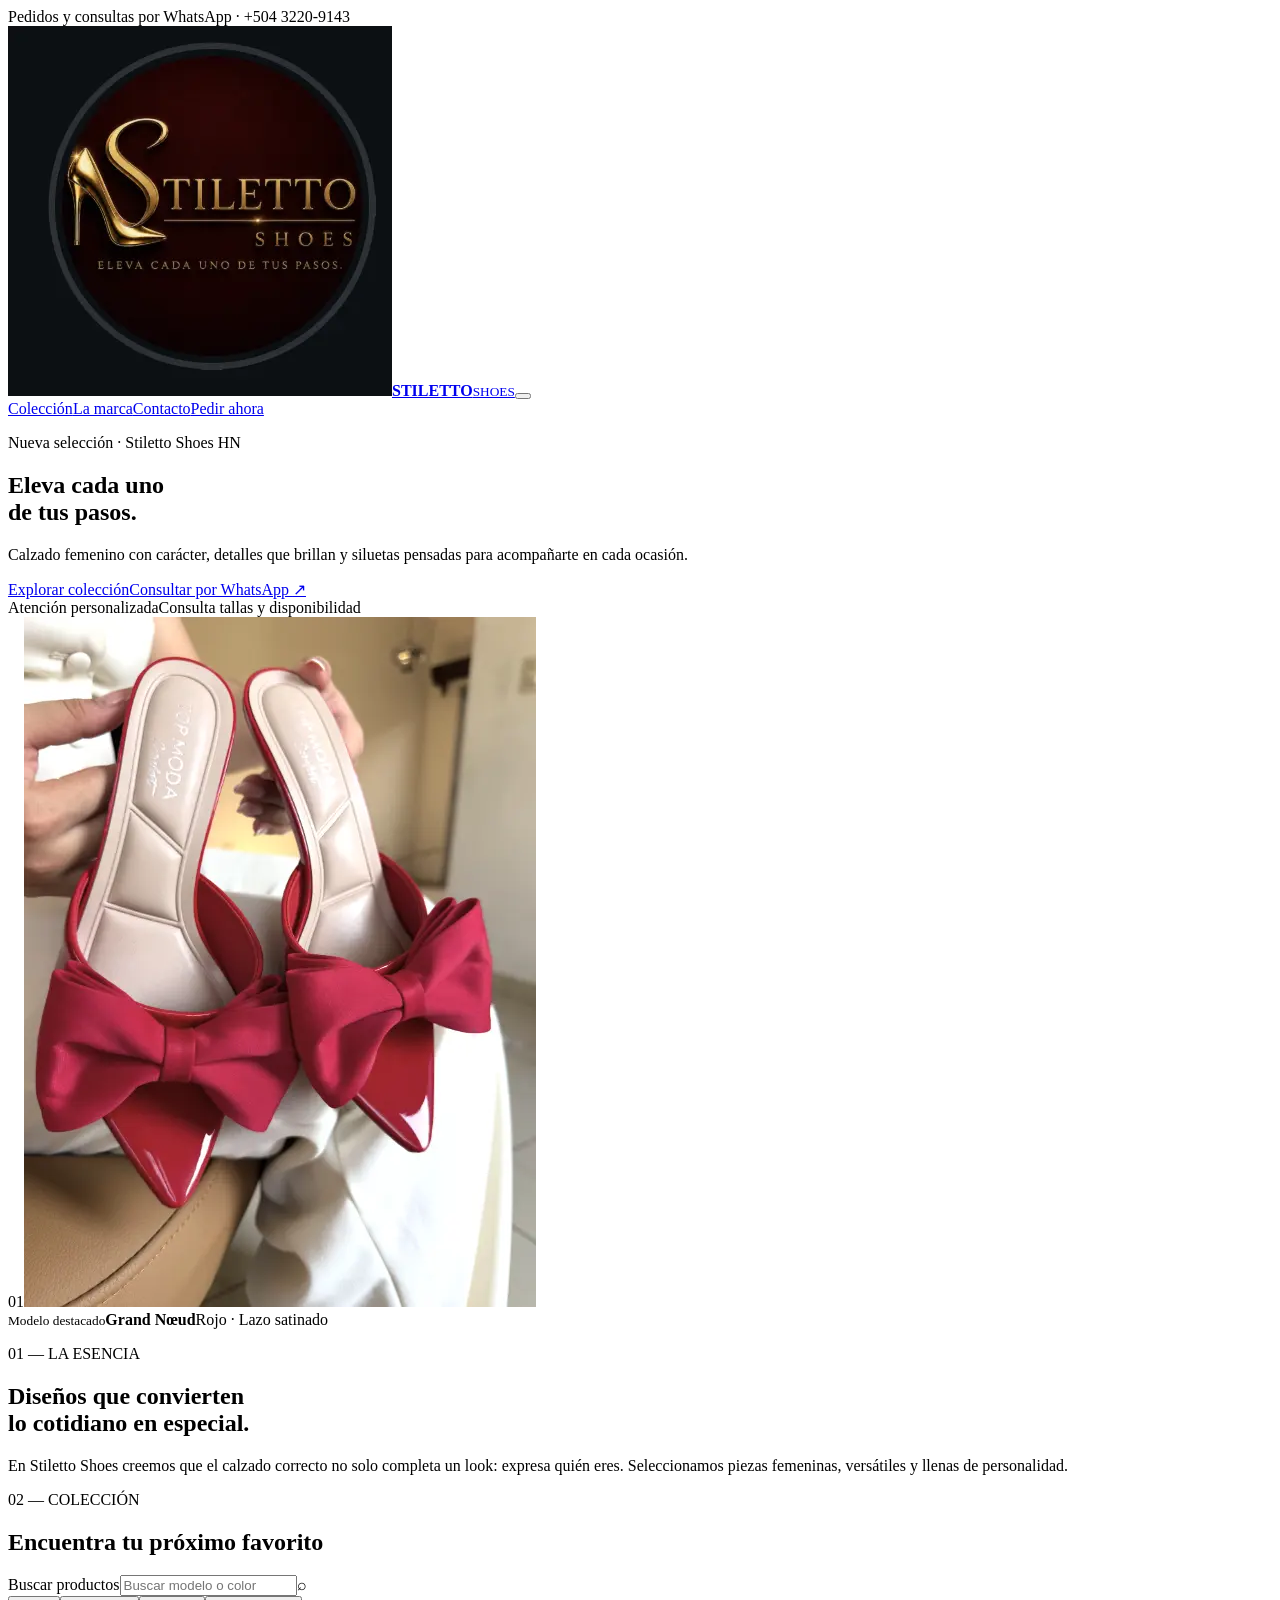
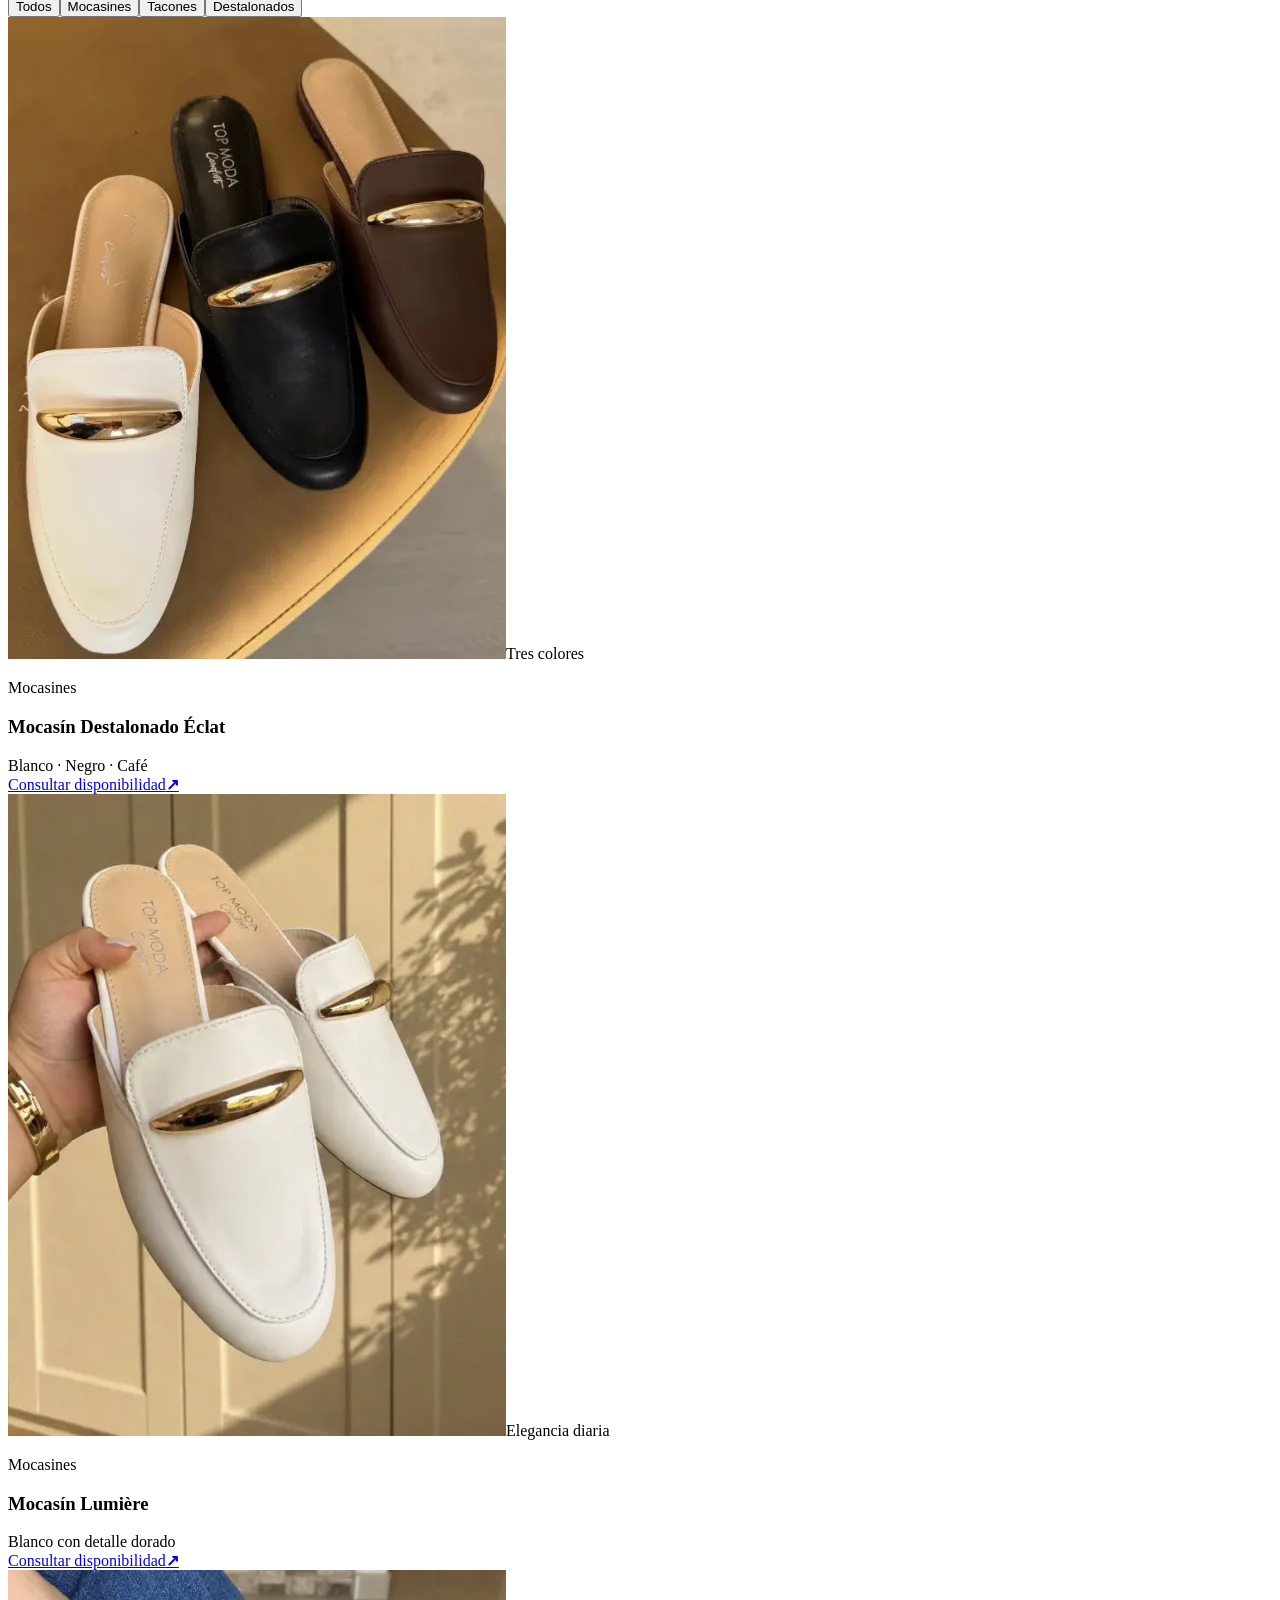
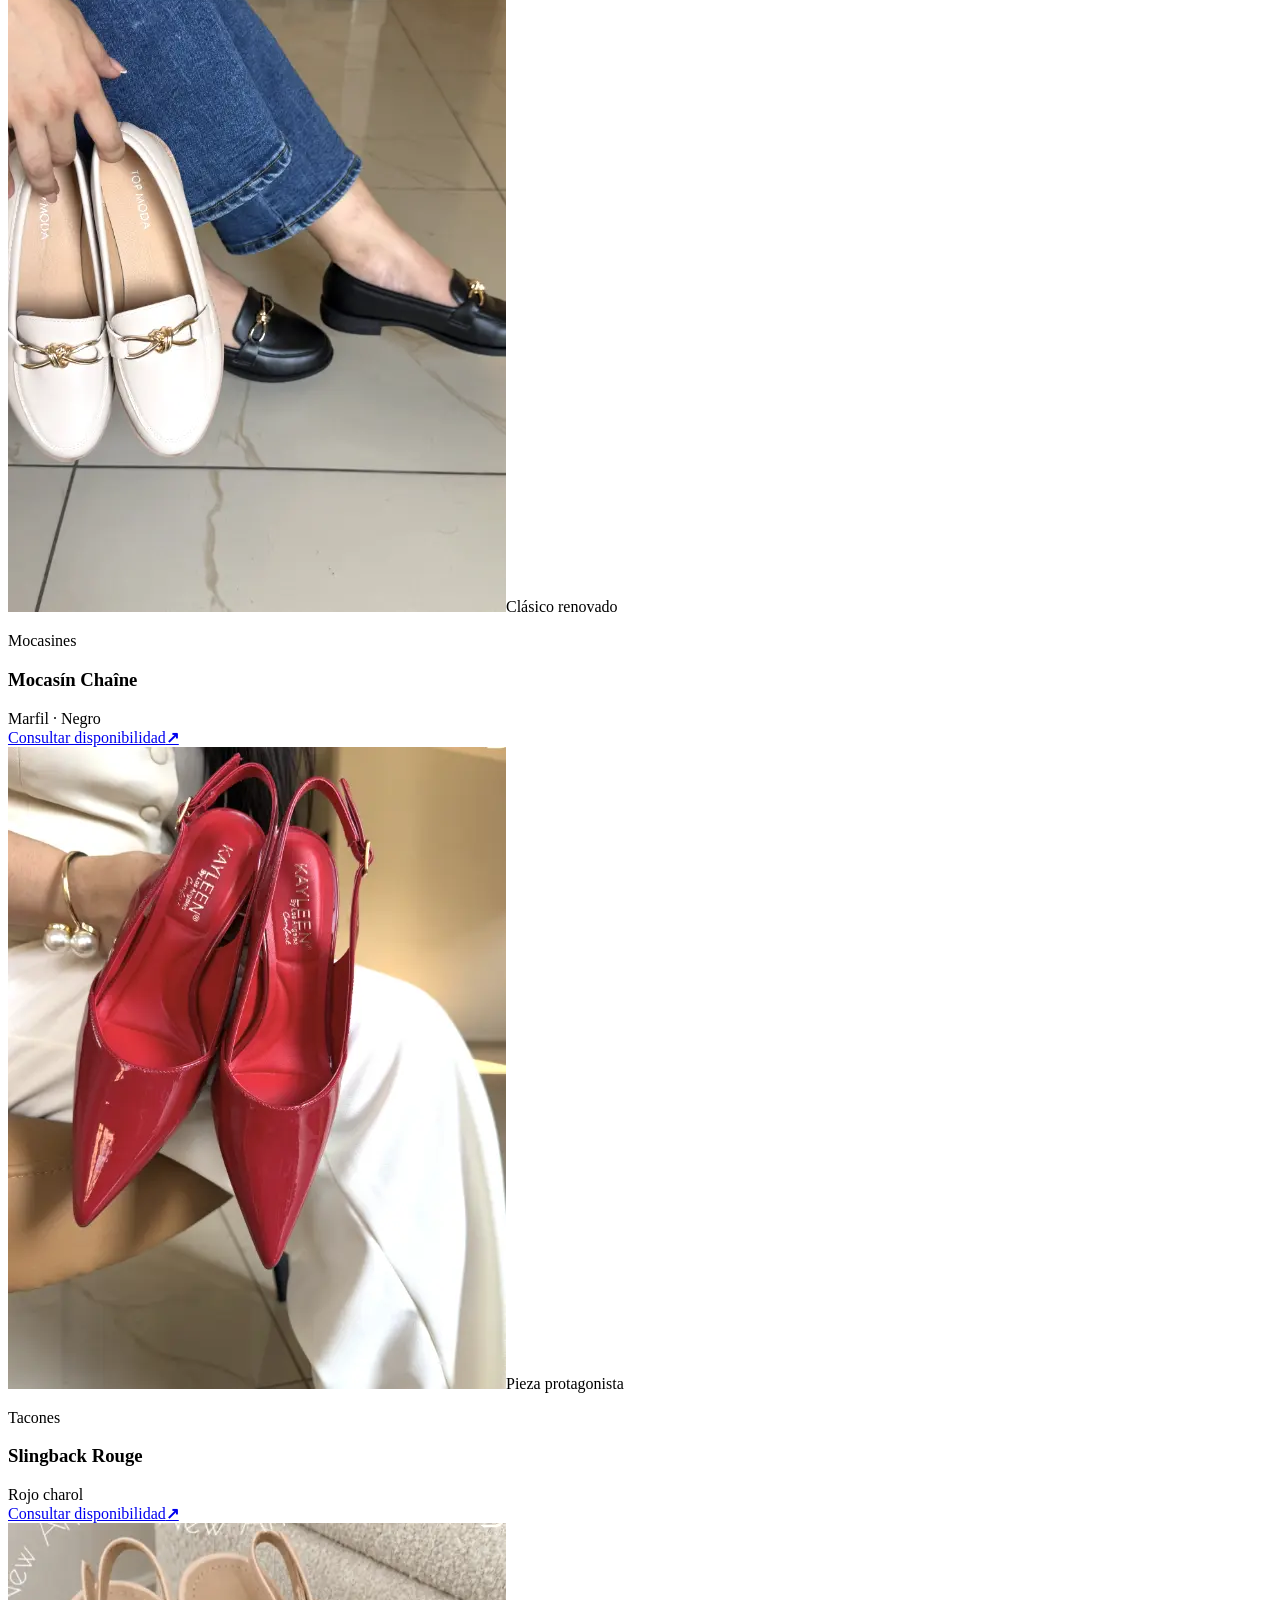
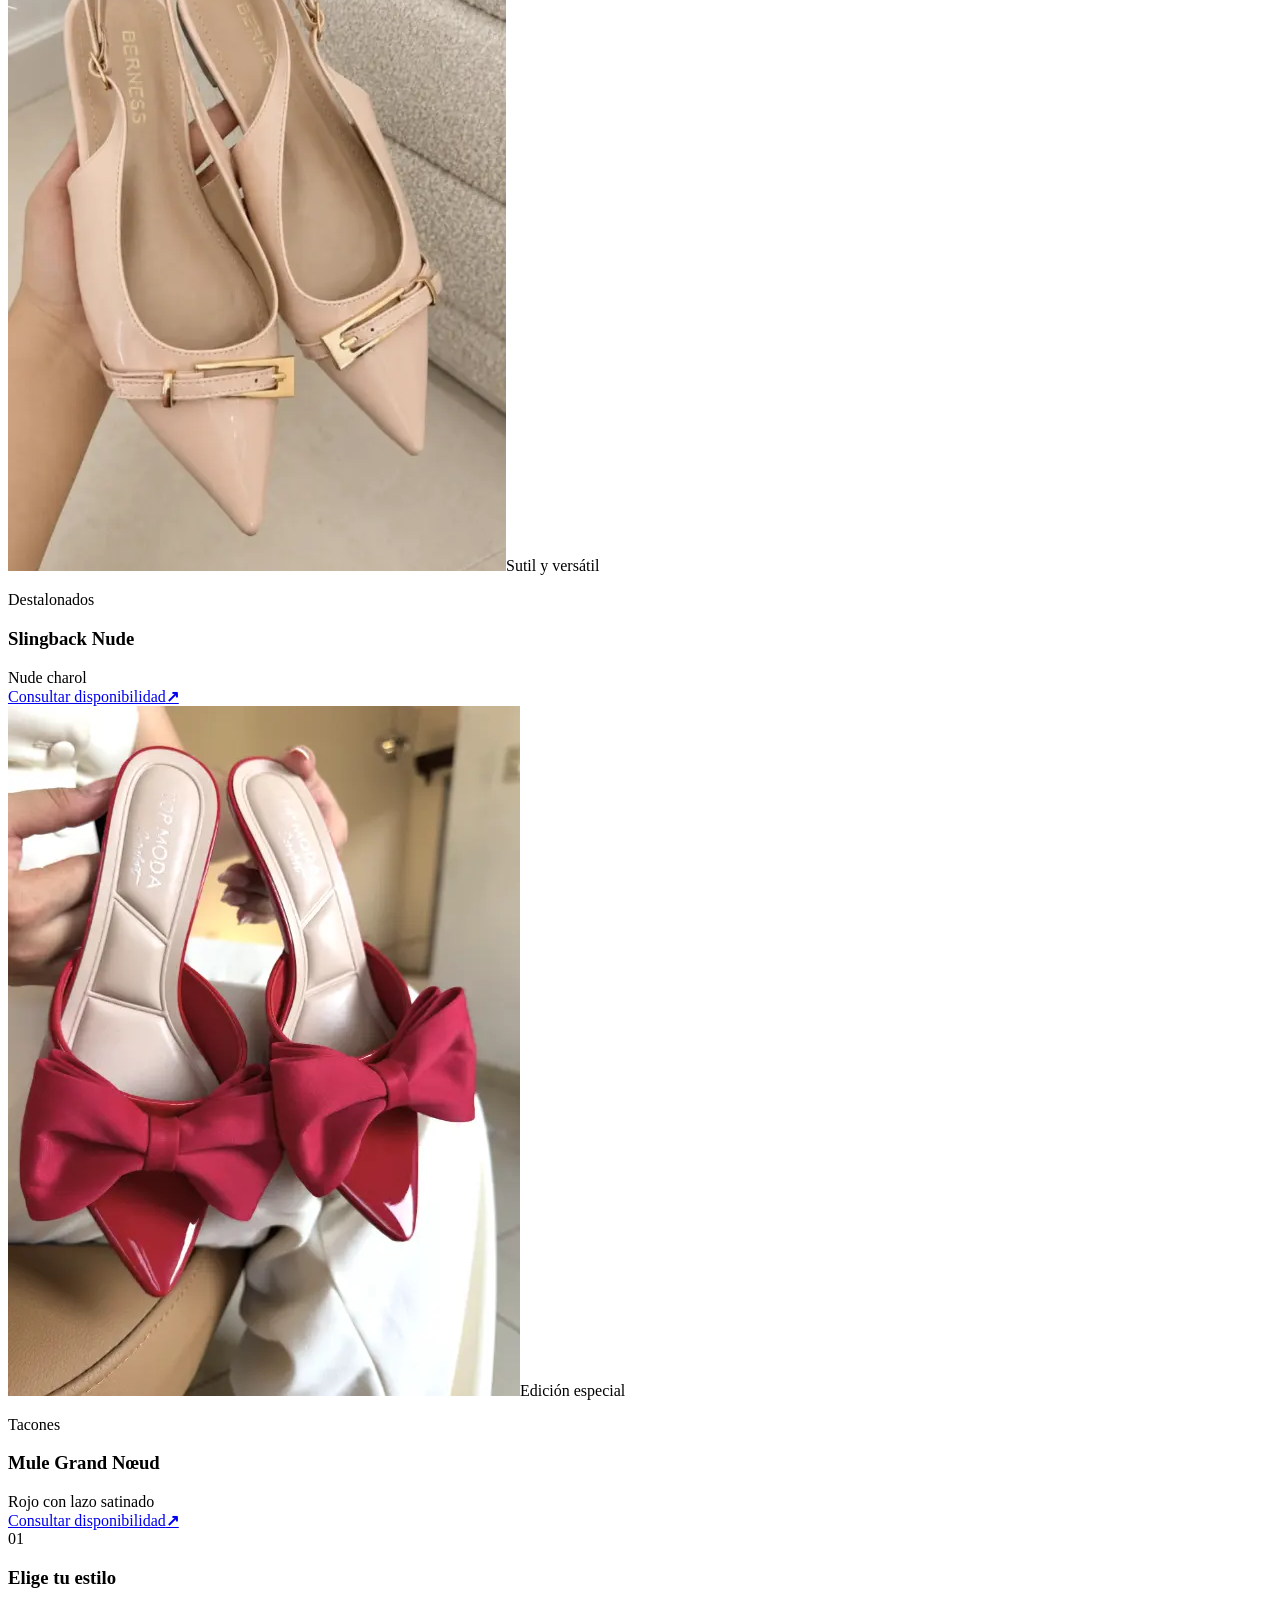
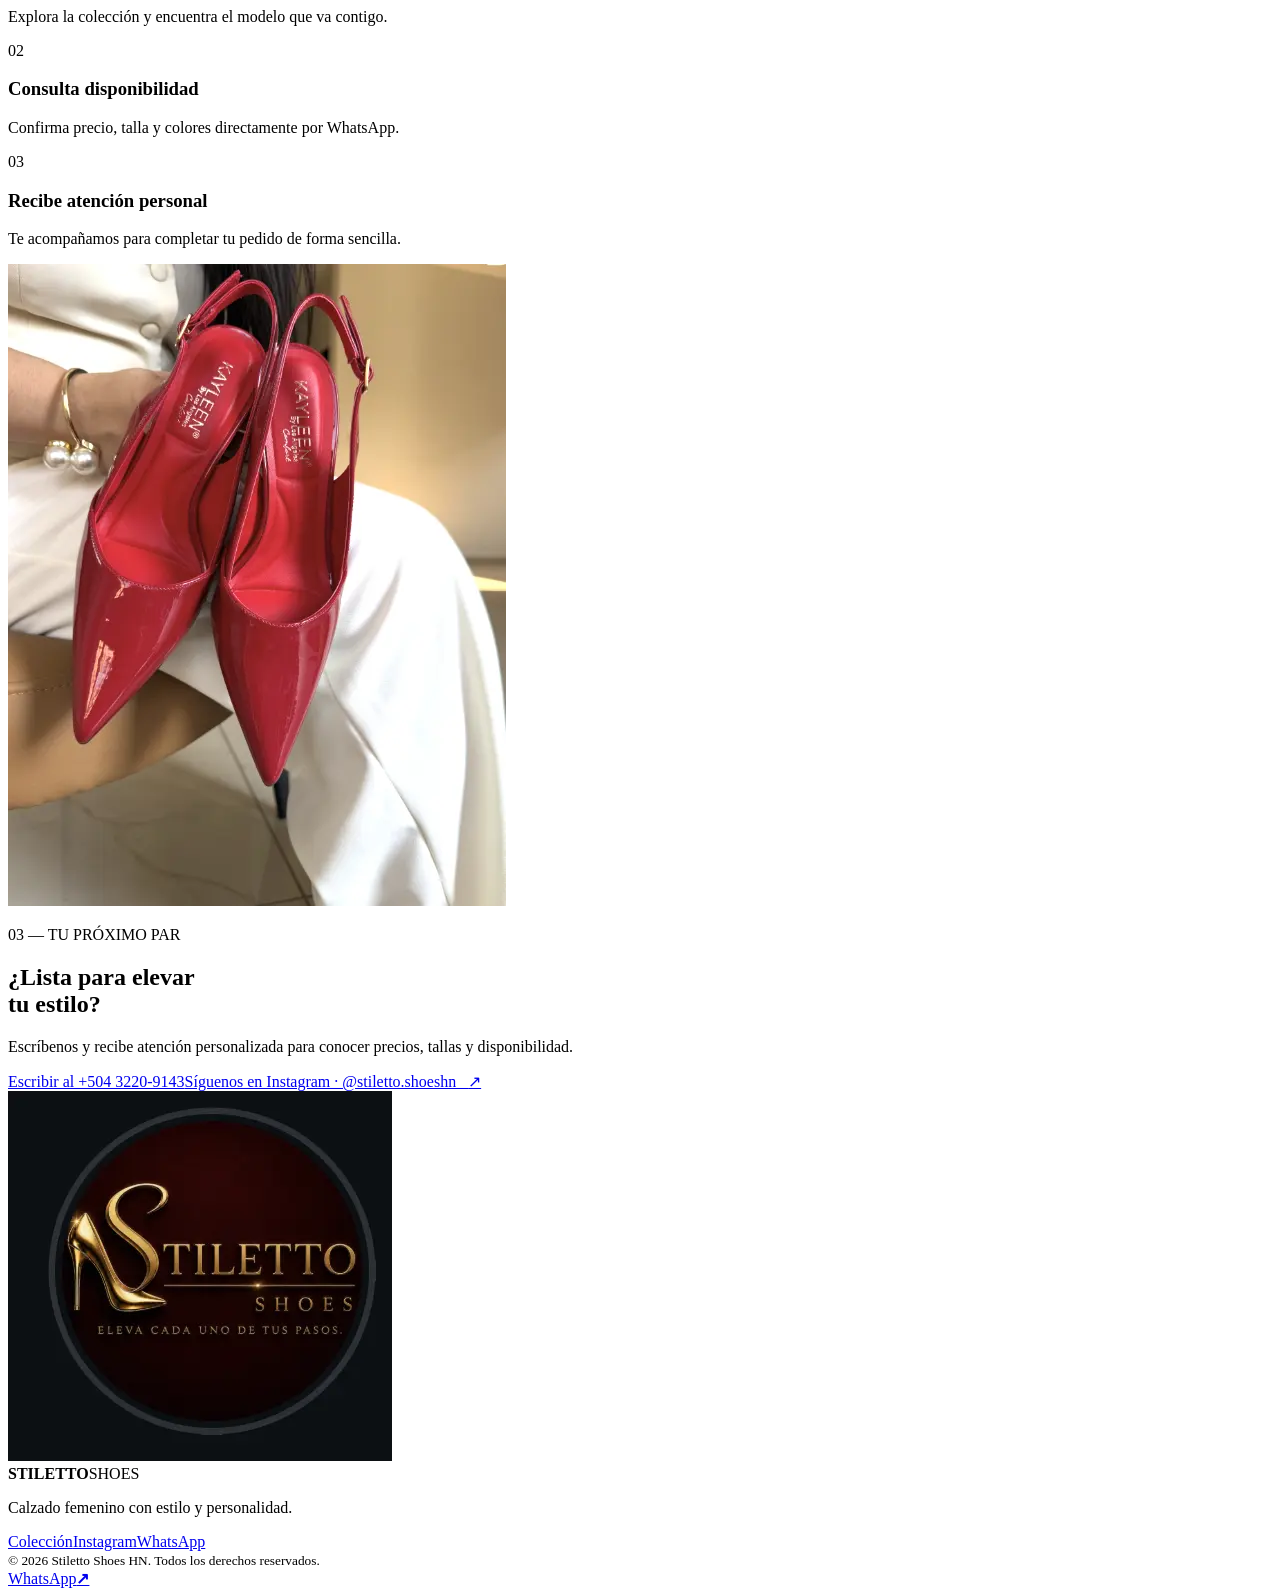
==== site/index.html @ 2b6a4efe "Publicar catálogo web de Stiletto Shoes HN" ====
<!DOCTYPE html><html lang="es"><head><meta charSet="utf-8"/><meta name="viewport" content="width=device-width, initial-scale=1"/><link rel="preload" as="image" href="images/logo-stiletto.webp"/><link rel="preload" as="image" href="images/mule-lazo-rojo.webp"/><link rel="preload" as="image" href="images/mocasin-tricolor.webp"/><link rel="preload" as="image" href="images/mocasin-blanco.webp"/><link rel="preload" as="image" href="images/mocasin-cadena.webp"/><link rel="stylesheet" href="/stiletto-shoes-hn/_next/static/chunks/0pr7d9g2y-dut.css" data-precedence="next"/><link rel="preload" as="script" fetchPriority="low" href="/stiletto-shoes-hn/_next/static/chunks/0ht900cau6_ur.js"/><script src="/stiletto-shoes-hn/_next/static/chunks/0c_07_jv5218x.js" async=""></script><script src="/stiletto-shoes-hn/_next/static/chunks/07lhk_q6pmm3r.js" async=""></script><script src="/stiletto-shoes-hn/_next/static/chunks/turbopack-12di57r5h0nya.js" async=""></script><script src="/stiletto-shoes-hn/_next/static/chunks/0dbhjjzl8qfwv.js" async=""></script><script src="/stiletto-shoes-hn/_next/static/chunks/0ga_7f61-sy3q.js" async=""></script><title>Stiletto Shoes HN | Calzado femenino con estilo</title><meta name="description" content="Descubre la colección de Stiletto Shoes HN. Mocasines, tacones y zapatos destalonados para mujer. Consulta tallas, precios y disponibilidad por WhatsApp."/><meta name="keywords" content="zapatos para mujer Honduras,calzado femenino Honduras,mocasines mujer,tacones Honduras,Stiletto Shoes HN"/><meta name="robots" content="index, follow"/><link rel="canonical" href="https://marioramirez549.github.io/stiletto-shoes-hn/"/><meta property="og:title" content="Stiletto Shoes HN | Eleva cada uno de tus pasos"/><meta property="og:description" content="Calzado femenino con carácter, elegancia y personalidad."/><meta property="og:url" content="https://marioramirez549.github.io/stiletto-shoes-hn/"/><meta property="og:site_name" content="Stiletto Shoes HN"/><meta property="og:locale" content="es_HN"/><meta property="og:image" content="https://marioramirez549.github.io/stiletto-shoes-hn/images/mule-lazo-rojo.webp"/><meta property="og:image:width" content="512"/><meta property="og:image:height" content="690"/><meta property="og:image:alt" content="Stiletto Shoes HN"/><meta property="og:type" content="website"/><meta name="twitter:card" content="summary_large_image"/><meta name="twitter:title" content="Stiletto Shoes HN | Eleva cada uno de tus pasos"/><meta name="twitter:description" content="Calzado femenino con carácter, elegancia y personalidad."/><meta name="twitter:image" content="https://marioramirez549.github.io/stiletto-shoes-hn/images/mule-lazo-rojo.webp"/><meta name="twitter:image:alt" content="Stiletto Shoes HN"/><meta name="twitter:image:width" content="512"/><meta name="twitter:image:height" content="690"/><link rel="shortcut icon" href="https://marioramirez549.github.io/stiletto-shoes-hn/images/logo-stiletto.webp"/><link rel="icon" href="https://marioramirez549.github.io/stiletto-shoes-hn/images/logo-stiletto.webp"/><script src="/stiletto-shoes-hn/_next/static/chunks/03~yq9q893hmn.js" noModule=""></script></head><body><div hidden=""><!--$--><!--/$--></div><main><div class="topbar">Pedidos y consultas por WhatsApp · +504 3220-9143</div><header class="site-header"><a href="#inicio" class="brand" aria-label="Stiletto Shoes, inicio"><img src="images/logo-stiletto.webp" alt="Logo de Stiletto Shoes"/><span><strong>STILETTO</strong><small>SHOES</small></span></a><button class="menu-toggle" type="button" aria-label="Abrir menú" aria-expanded="false"><span></span><span></span></button><nav class="nav-links" aria-label="Navegación principal"><a href="#coleccion">Colección</a><a href="#nosotras">La marca</a><a href="#contacto">Contacto</a><a class="nav-cta" href="https://wa.me/50432209143?text=%C2%A1Hola%2C%20Stiletto%20Shoes!%20Quiero%20conocer%20los%20modelos%2C%20tallas%20y%20precios%20disponibles." target="_blank" rel="noreferrer">Pedir ahora</a></nav></header><section class="hero" id="inicio"><div class="hero-copy"><p class="eyebrow">Nueva selección · Stiletto Shoes HN</p><h1>Eleva cada uno<br/>de tus pasos.</h1><p class="hero-description">Calzado femenino con carácter, detalles que brillan y siluetas pensadas para acompañarte en cada ocasión.</p><div class="hero-actions"><a class="button button-primary" href="#coleccion">Explorar colección</a><a class="text-link" href="https://wa.me/50432209143?text=%C2%A1Hola%2C%20Stiletto%20Shoes!%20Quiero%20conocer%20los%20modelos%2C%20tallas%20y%20precios%20disponibles." target="_blank" rel="noreferrer">Consultar por WhatsApp <span aria-hidden="true">↗</span></a></div><div class="hero-notes" aria-label="Beneficios"><span>Atención personalizada</span><span>Consulta tallas y disponibilidad</span></div></div><div class="hero-visual"><span class="hero-number">01</span><img src="images/mule-lazo-rojo.webp" alt="Mules rojos con lazo de Stiletto Shoes"/><div class="hero-card"><small>Modelo destacado</small><strong>Grand Nœud</strong><span>Rojo · Lazo satinado</span></div></div></section><section class="manifesto" id="nosotras"><p class="section-index">01 — LA ESENCIA</p><div><h2>Diseños que convierten<br/>lo cotidiano en especial.</h2><p>En Stiletto Shoes creemos que el calzado correcto no solo completa un look: expresa quién eres. Seleccionamos piezas femeninas, versátiles y llenas de personalidad.</p></div></section><section class="catalog" id="coleccion"><div class="catalog-heading"><div><p class="section-index">02 — COLECCIÓN</p><h2>Encuentra tu próximo favorito</h2></div><label class="search-box"><span class="sr-only">Buscar productos</span><input type="search" placeholder="Buscar modelo o color" value=""/><span aria-hidden="true">⌕</span></label></div><div class="filters" role="group" aria-label="Filtrar productos por categoría"><button type="button" class="active">Todos</button><button type="button" class="">Mocasines</button><button type="button" class="">Tacones</button><button type="button" class="">Destalonados</button></div><div class="product-grid" aria-live="polite"><article class="product-card"><div class="product-image"><img src="images/mocasin-tricolor.webp" alt="Mocasines destalonados Stiletto Shoes en blanco, negro y café" loading="eager"/><span class="product-tag">Tres colores</span></div><div class="product-info"><div><p>Mocasines</p><h3>Mocasín Destalonado Éclat</h3><span>Blanco · Negro · Café</span></div><a class="product-action" href="https://wa.me/50432209143?text=%C2%A1Hola%2C%20Stiletto%20Shoes!%20Me%20interesa%20el%20modelo%20Mocas%C3%ADn%20Destalonado%20%C3%89clat.%20%C2%BFPodr%C3%ADan%20confirmarme%20tallas%2C%20precio%20y%20disponibilidad%3F" target="_blank" rel="noreferrer" aria-label="Consultar Mocasín Destalonado Éclat por WhatsApp"><span>Consultar disponibilidad</span><b aria-hidden="true">↗</b></a></div></article><article class="product-card"><div class="product-image"><img src="images/mocasin-blanco.webp" alt="Mocasín destalonado blanco con detalle metálico dorado" loading="eager"/><span class="product-tag">Elegancia diaria</span></div><div class="product-info"><div><p>Mocasines</p><h3>Mocasín Lumière</h3><span>Blanco con detalle dorado</span></div><a class="product-action" href="https://wa.me/50432209143?text=%C2%A1Hola%2C%20Stiletto%20Shoes!%20Me%20interesa%20el%20modelo%20Mocas%C3%ADn%20Lumi%C3%A8re.%20%C2%BFPodr%C3%ADan%20confirmarme%20tallas%2C%20precio%20y%20disponibilidad%3F" target="_blank" rel="noreferrer" aria-label="Consultar Mocasín Lumière por WhatsApp"><span>Consultar disponibilidad</span><b aria-hidden="true">↗</b></a></div></article><article class="product-card"><div class="product-image"><img src="images/mocasin-cadena.webp" alt="Mocasines clásicos con cadena dorada en marfil y negro" loading="eager"/><span class="product-tag">Clásico renovado</span></div><div class="product-info"><div><p>Mocasines</p><h3>Mocasín Chaîne</h3><span>Marfil · Negro</span></div><a class="product-action" href="https://wa.me/50432209143?text=%C2%A1Hola%2C%20Stiletto%20Shoes!%20Me%20interesa%20el%20modelo%20Mocas%C3%ADn%20Cha%C3%AEne.%20%C2%BFPodr%C3%ADan%20confirmarme%20tallas%2C%20precio%20y%20disponibilidad%3F" target="_blank" rel="noreferrer" aria-label="Consultar Mocasín Chaîne por WhatsApp"><span>Consultar disponibilidad</span><b aria-hidden="true">↗</b></a></div></article><article class="product-card"><div class="product-image"><img src="images/slingback-rojo.webp" alt="Tacones slingback rojos de charol con punta fina" loading="lazy"/><span class="product-tag">Pieza protagonista</span></div><div class="product-info"><div><p>Tacones</p><h3>Slingback Rouge</h3><span>Rojo charol</span></div><a class="product-action" href="https://wa.me/50432209143?text=%C2%A1Hola%2C%20Stiletto%20Shoes!%20Me%20interesa%20el%20modelo%20Slingback%20Rouge.%20%C2%BFPodr%C3%ADan%20confirmarme%20tallas%2C%20precio%20y%20disponibilidad%3F" target="_blank" rel="noreferrer" aria-label="Consultar Slingback Rouge por WhatsApp"><span>Consultar disponibilidad</span><b aria-hidden="true">↗</b></a></div></article><article class="product-card"><div class="product-image"><img src="images/slingback-nude.webp" alt="Zapatos slingback nude de charol con detalle dorado" loading="lazy"/><span class="product-tag">Sutil y versátil</span></div><div class="product-info"><div><p>Destalonados</p><h3>Slingback Nude</h3><span>Nude charol</span></div><a class="product-action" href="https://wa.me/50432209143?text=%C2%A1Hola%2C%20Stiletto%20Shoes!%20Me%20interesa%20el%20modelo%20Slingback%20Nude.%20%C2%BFPodr%C3%ADan%20confirmarme%20tallas%2C%20precio%20y%20disponibilidad%3F" target="_blank" rel="noreferrer" aria-label="Consultar Slingback Nude por WhatsApp"><span>Consultar disponibilidad</span><b aria-hidden="true">↗</b></a></div></article><article class="product-card"><div class="product-image"><img src="images/mule-lazo-rojo.webp" alt="Mules rojos de tacón con lazo satinado grande" loading="lazy"/><span class="product-tag">Edición especial</span></div><div class="product-info"><div><p>Tacones</p><h3>Mule Grand Nœud</h3><span>Rojo con lazo satinado</span></div><a class="product-action" href="https://wa.me/50432209143?text=%C2%A1Hola%2C%20Stiletto%20Shoes!%20Me%20interesa%20el%20modelo%20Mule%20Grand%20N%C5%93ud.%20%C2%BFPodr%C3%ADan%20confirmarme%20tallas%2C%20precio%20y%20disponibilidad%3F" target="_blank" rel="noreferrer" aria-label="Consultar Mule Grand Nœud por WhatsApp"><span>Consultar disponibilidad</span><b aria-hidden="true">↗</b></a></div></article></div></section><section class="service-strip"><article><span>01</span><h3>Elige tu estilo</h3><p>Explora la colección y encuentra el modelo que va contigo.</p></article><article><span>02</span><h3>Consulta disponibilidad</h3><p>Confirma precio, talla y colores directamente por WhatsApp.</p></article><article><span>03</span><h3>Recibe atención personal</h3><p>Te acompañamos para completar tu pedido de forma sencilla.</p></article></section><section class="contact" id="contacto"><div class="contact-image"><img src="images/slingback-rojo.webp" alt="Tacones slingback rojos de Stiletto Shoes" loading="lazy"/></div><div class="contact-copy"><p class="section-index">03 — TU PRÓXIMO PAR</p><h2>¿Lista para elevar<br/>tu estilo?</h2><p>Escríbenos y recibe atención personalizada para conocer precios, tallas y disponibilidad.</p><a class="button button-gold" href="https://wa.me/50432209143?text=%C2%A1Hola%2C%20Stiletto%20Shoes!%20Quiero%20conocer%20los%20modelos%2C%20tallas%20y%20precios%20disponibles." target="_blank" rel="noreferrer">Escribir al +504 3220-9143</a><a class="instagram-link" href="https://www.instagram.com/stiletto.shoeshn_/" target="_blank" rel="noreferrer">Síguenos en Instagram · @stiletto.shoeshn_ <span aria-hidden="true">↗</span></a></div></section><footer><div class="footer-brand"><img src="images/logo-stiletto.webp" alt=""/><div><strong>STILETTO</strong><span>SHOES</span></div></div><p>Calzado femenino con estilo y personalidad.</p><div class="footer-links"><a href="#coleccion">Colección</a><a href="https://www.instagram.com/stiletto.shoeshn_/" target="_blank" rel="noreferrer">Instagram</a><a href="https://wa.me/50432209143?text=%C2%A1Hola%2C%20Stiletto%20Shoes!%20Quiero%20conocer%20los%20modelos%2C%20tallas%20y%20precios%20disponibles." target="_blank" rel="noreferrer">WhatsApp</a></div><small>© 2026 Stiletto Shoes HN. Todos los derechos reservados.</small></footer><a class="floating-whatsapp" href="https://wa.me/50432209143?text=%C2%A1Hola%2C%20Stiletto%20Shoes!%20Quiero%20conocer%20los%20modelos%2C%20tallas%20y%20precios%20disponibles." target="_blank" rel="noreferrer" aria-label="Contactar por WhatsApp"><span>WhatsApp</span><b aria-hidden="true">↗</b></a></main><!--$--><!--/$--><script type="application/ld+json">{"@context":"https://schema.org","@type":"Store","name":"Stiletto Shoes HN","description":"Calzado femenino con estilo y personalidad en Honduras.","url":"https://marioramirez549.github.io/stiletto-shoes-hn","logo":"https://marioramirez549.github.io/stiletto-shoes-hn/images/logo-stiletto.webp","telephone":"+50432209143","sameAs":["https://www.instagram.com/stiletto.shoeshn_/"]}</script><script src="/stiletto-shoes-hn/_next/static/chunks/0ht900cau6_ur.js" id="_R_" async=""></script><script>(self.__next_f=self.__next_f||[]).push([0])</script><script>self.__next_f.push([1,"1:\"$Sreact.fragment\"\n2:I[39756,[\"/stiletto-shoes-hn/_next/static/chunks/0dbhjjzl8qfwv.js\"],\"default\"]\n3:I[37457,[\"/stiletto-shoes-hn/_next/static/chunks/0dbhjjzl8qfwv.js\"],\"default\"]\n4:I[47257,[\"/stiletto-shoes-hn/_next/static/chunks/0dbhjjzl8qfwv.js\"],\"ClientPageRoot\"]\n5:I[31713,[\"/stiletto-shoes-hn/_next/static/chunks/0dbhjjzl8qfwv.js\",\"/stiletto-shoes-hn/_next/static/chunks/0ga_7f61-sy3q.js\"],\"default\"]\n8:I[97367,[\"/stiletto-shoes-hn/_next/static/chunks/0dbhjjzl8qfwv.js\"],\"OutletBoundary\"]\n9:\"$Sreact.suspense\"\nb:I[97367,[\"/stiletto-shoes-hn/_next/static/chunks/0dbhjjzl8qfwv.js\"],\"ViewportBoundary\"]\nd:I[97367,[\"/stiletto-shoes-hn/_next/static/chunks/0dbhjjzl8qfwv.js\"],\"MetadataBoundary\"]\nf:I[68027,[\"/stiletto-shoes-hn/_next/static/chunks/0dbhjjzl8qfwv.js\"],\"default\",1]\n:HL[\"/stiletto-shoes-hn/_next/static/chunks/0pr7d9g2y-dut.css\",\"style\"]\n"])</script><script>self.__next_f.push([1,"0:{\"P\":null,\"c\":[\"\",\"\"],\"q\":\"\",\"i\":false,\"f\":[[[\"\",{\"children\":[\"__PAGE__\",{}]},\"$undefined\",\"$undefined\",16],[[\"$\",\"$1\",\"c\",{\"children\":[[[\"$\",\"link\",\"0\",{\"rel\":\"stylesheet\",\"href\":\"/stiletto-shoes-hn/_next/static/chunks/0pr7d9g2y-dut.css\",\"precedence\":\"next\",\"crossOrigin\":\"$undefined\",\"nonce\":\"$undefined\"}],[\"$\",\"script\",\"script-0\",{\"src\":\"/stiletto-shoes-hn/_next/static/chunks/0dbhjjzl8qfwv.js\",\"async\":true,\"nonce\":\"$undefined\"}]],[\"$\",\"html\",null,{\"lang\":\"es\",\"children\":[\"$\",\"body\",null,{\"children\":[[\"$\",\"$L2\",null,{\"parallelRouterKey\":\"children\",\"error\":\"$undefined\",\"errorStyles\":\"$undefined\",\"errorScripts\":\"$undefined\",\"template\":[\"$\",\"$L3\",null,{}],\"templateStyles\":\"$undefined\",\"templateScripts\":\"$undefined\",\"notFound\":[[[\"$\",\"title\",null,{\"children\":\"404: This page could not be found.\"}],[\"$\",\"div\",null,{\"style\":{\"fontFamily\":\"system-ui,\\\"Segoe UI\\\",Roboto,Helvetica,Arial,sans-serif,\\\"Apple Color Emoji\\\",\\\"Segoe UI Emoji\\\"\",\"height\":\"100vh\",\"textAlign\":\"center\",\"display\":\"flex\",\"flexDirection\":\"column\",\"alignItems\":\"center\",\"justifyContent\":\"center\"},\"children\":[\"$\",\"div\",null,{\"children\":[[\"$\",\"style\",null,{\"dangerouslySetInnerHTML\":{\"__html\":\"body{color:#000;background:#fff;margin:0}.next-error-h1{border-right:1px solid rgba(0,0,0,.3)}@media (prefers-color-scheme:dark){body{color:#fff;background:#000}.next-error-h1{border-right:1px solid rgba(255,255,255,.3)}}\"}}],[\"$\",\"h1\",null,{\"className\":\"next-error-h1\",\"style\":{\"display\":\"inline-block\",\"margin\":\"0 20px 0 0\",\"padding\":\"0 23px 0 0\",\"fontSize\":24,\"fontWeight\":500,\"verticalAlign\":\"top\",\"lineHeight\":\"49px\"},\"children\":404}],[\"$\",\"div\",null,{\"style\":{\"display\":\"inline-block\"},\"children\":[\"$\",\"h2\",null,{\"style\":{\"fontSize\":14,\"fontWeight\":400,\"lineHeight\":\"49px\",\"margin\":0},\"children\":\"This page could not be found.\"}]}]]}]}]],[]],\"forbidden\":\"$undefined\",\"unauthorized\":\"$undefined\"}],[\"$\",\"script\",null,{\"type\":\"application/ld+json\",\"dangerouslySetInnerHTML\":{\"__html\":\"{\\\"@context\\\":\\\"https://schema.org\\\",\\\"@type\\\":\\\"Store\\\",\\\"name\\\":\\\"Stiletto Shoes HN\\\",\\\"description\\\":\\\"Calzado femenino con estilo y personalidad en Honduras.\\\",\\\"url\\\":\\\"https://marioramirez549.github.io/stiletto-shoes-hn\\\",\\\"logo\\\":\\\"https://marioramirez549.github.io/stiletto-shoes-hn/images/logo-stiletto.webp\\\",\\\"telephone\\\":\\\"+50432209143\\\",\\\"sameAs\\\":[\\\"https://www.instagram.com/stiletto.shoeshn_/\\\"]}\"}}]]}]}]]}],{\"children\":[[\"$\",\"$1\",\"c\",{\"children\":[[\"$\",\"$L4\",null,{\"Component\":\"$5\",\"serverProvidedParams\":{\"searchParams\":{},\"params\":{},\"promises\":[\"$@6\",\"$@7\"]}}],[[\"$\",\"script\",\"script-0\",{\"src\":\"/stiletto-shoes-hn/_next/static/chunks/0ga_7f61-sy3q.js\",\"async\":true,\"nonce\":\"$undefined\"}]],[\"$\",\"$L8\",null,{\"children\":[\"$\",\"$9\",null,{\"name\":\"Next.MetadataOutlet\",\"children\":\"$@a\"}]}]]}],{},null,false,null]},null,false,null],[\"$\",\"$1\",\"h\",{\"children\":[null,[\"$\",\"$Lb\",null,{\"children\":\"$Lc\"}],[\"$\",\"div\",null,{\"hidden\":true,\"children\":[\"$\",\"$Ld\",null,{\"children\":[\"$\",\"$9\",null,{\"name\":\"Next.Metadata\",\"children\":\"$Le\"}]}]}],null]}],false]],\"m\":\"$undefined\",\"G\":[\"$f\",[[\"$\",\"link\",\"0\",{\"rel\":\"stylesheet\",\"href\":\"/stiletto-shoes-hn/_next/static/chunks/0pr7d9g2y-dut.css\",\"precedence\":\"next\",\"crossOrigin\":\"$undefined\",\"nonce\":\"$undefined\"}]]],\"S\":true,\"h\":null,\"s\":\"$undefined\",\"l\":\"$undefined\",\"p\":\"$undefined\",\"d\":\"$undefined\",\"b\":\"9stg4VcLaWl-cR51RX45G\"}\n"])</script><script>self.__next_f.push([1,"6:{}\n7:\"$0:f:0:1:1:children:0:props:children:0:props:serverProvidedParams:params\"\n"])</script><script>self.__next_f.push([1,"c:[[\"$\",\"meta\",\"0\",{\"charSet\":\"utf-8\"}],[\"$\",\"meta\",\"1\",{\"name\":\"viewport\",\"content\":\"width=device-width, initial-scale=1\"}]]\n"])</script><script>self.__next_f.push([1,"10:I[27201,[\"/stiletto-shoes-hn/_next/static/chunks/0dbhjjzl8qfwv.js\"],\"IconMark\"]\na:null\n"])</script><script>self.__next_f.push([1,"e:[[\"$\",\"title\",\"0\",{\"children\":\"Stiletto Shoes HN | Calzado femenino con estilo\"}],[\"$\",\"meta\",\"1\",{\"name\":\"description\",\"content\":\"Descubre la colección de Stiletto Shoes HN. Mocasines, tacones y zapatos destalonados para mujer. Consulta tallas, precios y disponibilidad por WhatsApp.\"}],[\"$\",\"meta\",\"2\",{\"name\":\"keywords\",\"content\":\"zapatos para mujer Honduras,calzado femenino Honduras,mocasines mujer,tacones Honduras,Stiletto Shoes HN\"}],[\"$\",\"meta\",\"3\",{\"name\":\"robots\",\"content\":\"index, follow\"}],[\"$\",\"link\",\"4\",{\"rel\":\"canonical\",\"href\":\"https://marioramirez549.github.io/stiletto-shoes-hn/\"}],[\"$\",\"meta\",\"5\",{\"property\":\"og:title\",\"content\":\"Stiletto Shoes HN | Eleva cada uno de tus pasos\"}],[\"$\",\"meta\",\"6\",{\"property\":\"og:description\",\"content\":\"Calzado femenino con carácter, elegancia y personalidad.\"}],[\"$\",\"meta\",\"7\",{\"property\":\"og:url\",\"content\":\"https://marioramirez549.github.io/stiletto-shoes-hn/\"}],[\"$\",\"meta\",\"8\",{\"property\":\"og:site_name\",\"content\":\"Stiletto Shoes HN\"}],[\"$\",\"meta\",\"9\",{\"property\":\"og:locale\",\"content\":\"es_HN\"}],[\"$\",\"meta\",\"10\",{\"property\":\"og:image\",\"content\":\"https://marioramirez549.github.io/stiletto-shoes-hn/images/mule-lazo-rojo.webp\"}],[\"$\",\"meta\",\"11\",{\"property\":\"og:image:width\",\"content\":\"512\"}],[\"$\",\"meta\",\"12\",{\"property\":\"og:image:height\",\"content\":\"690\"}],[\"$\",\"meta\",\"13\",{\"property\":\"og:image:alt\",\"content\":\"Stiletto Shoes HN\"}],[\"$\",\"meta\",\"14\",{\"property\":\"og:type\",\"content\":\"website\"}],[\"$\",\"meta\",\"15\",{\"name\":\"twitter:card\",\"content\":\"summary_large_image\"}],[\"$\",\"meta\",\"16\",{\"name\":\"twitter:title\",\"content\":\"Stiletto Shoes HN | Eleva cada uno de tus pasos\"}],[\"$\",\"meta\",\"17\",{\"name\":\"twitter:description\",\"content\":\"Calzado femenino con carácter, elegancia y personalidad.\"}],[\"$\",\"meta\",\"18\",{\"name\":\"twitter:image\",\"content\":\"https://marioramirez549.github.io/stiletto-shoes-hn/images/mule-lazo-rojo.webp\"}],[\"$\",\"meta\",\"19\",{\"name\":\"twitter:image:alt\",\"content\":\"Stiletto Shoes HN\"}],[\"$\",\"meta\",\"20\",{\"name\":\"twitter:image:width\",\"content\":\"512\"}],[\"$\",\"meta\",\"21\",{\"name\":\"twitter:image:height\",\"content\":\"690\"}],[\"$\",\"link\",\"22\",{\"rel\":\"shortcut icon\",\"href\":\"https://marioramirez549.github.io/stiletto-shoes-hn/images/logo-stiletto.webp\"}],[\"$\",\"link\",\"23\",{\"rel\":\"icon\",\"href\":\"https://marioramirez549.github.io/stiletto-shoes-hn/images/logo-stiletto.webp\"}],[\"$\",\"$L10\",\"24\",{}]]\n"])</script></body></html>
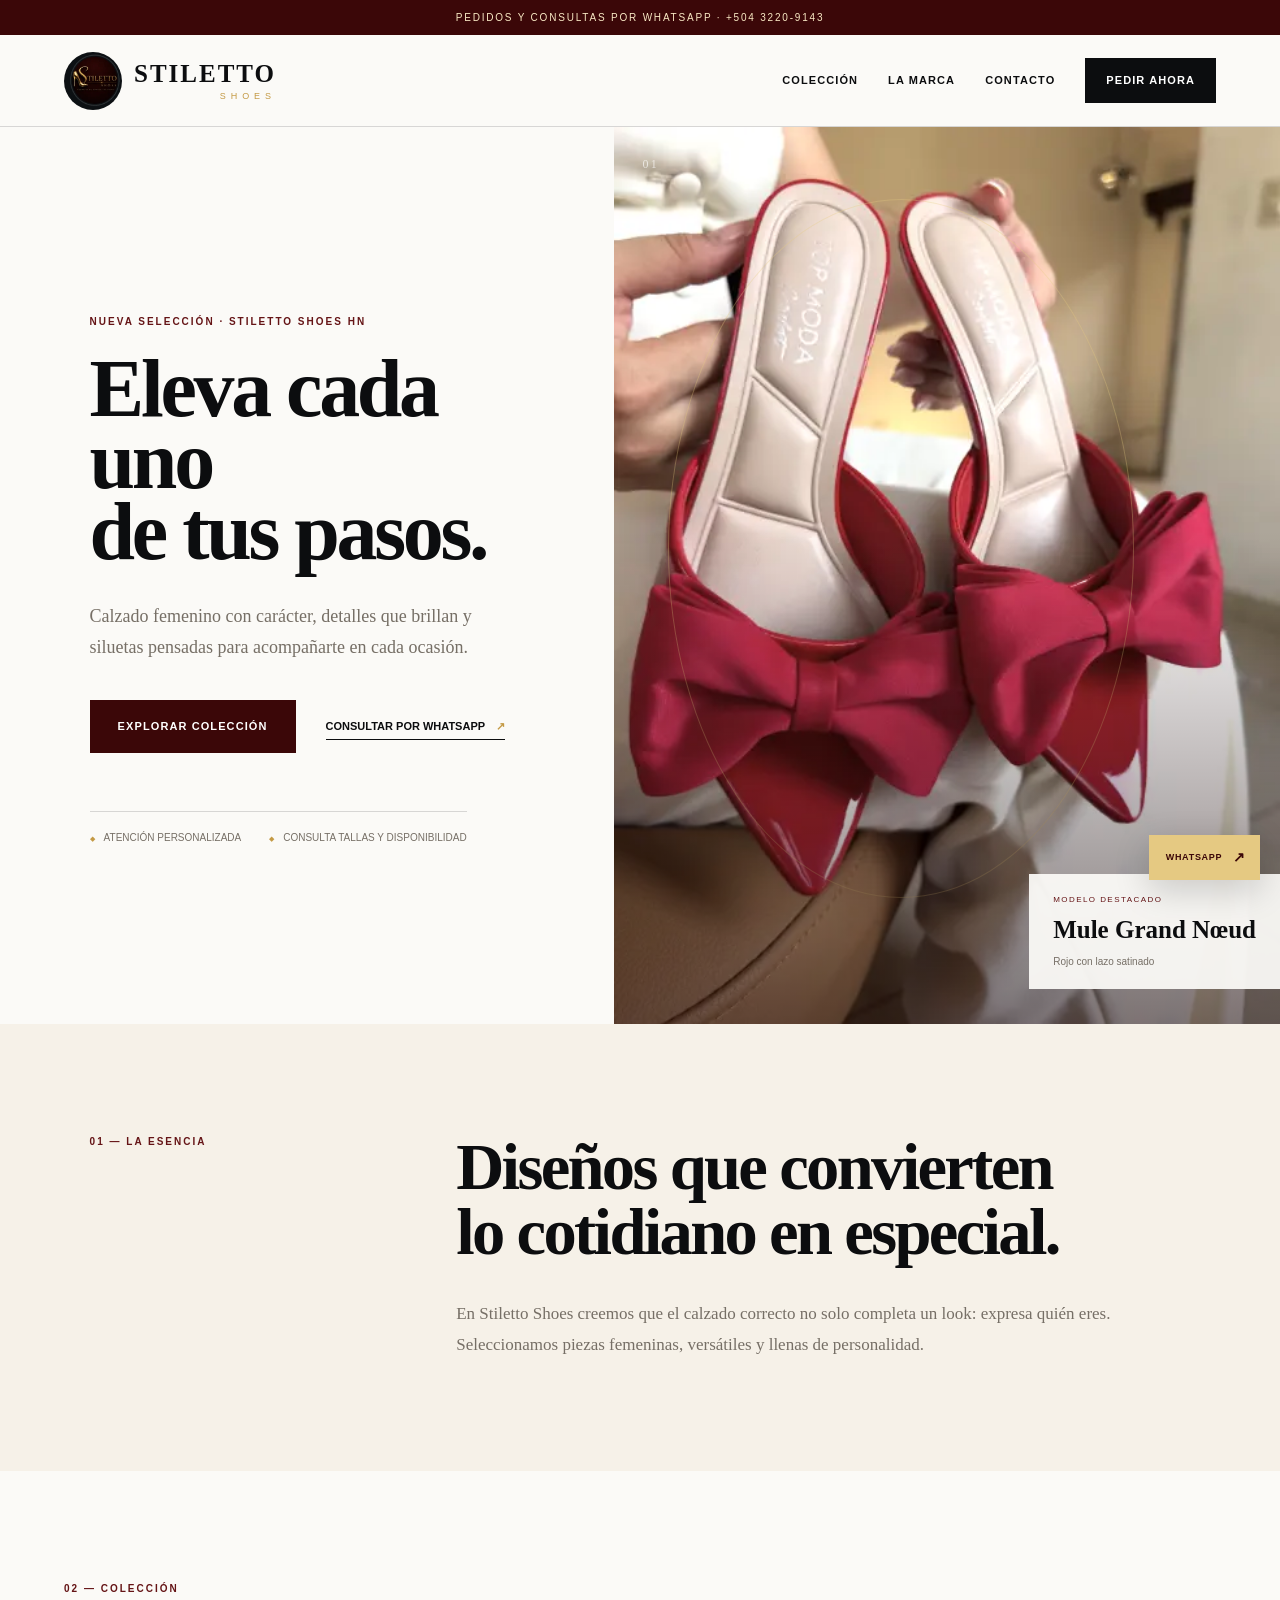
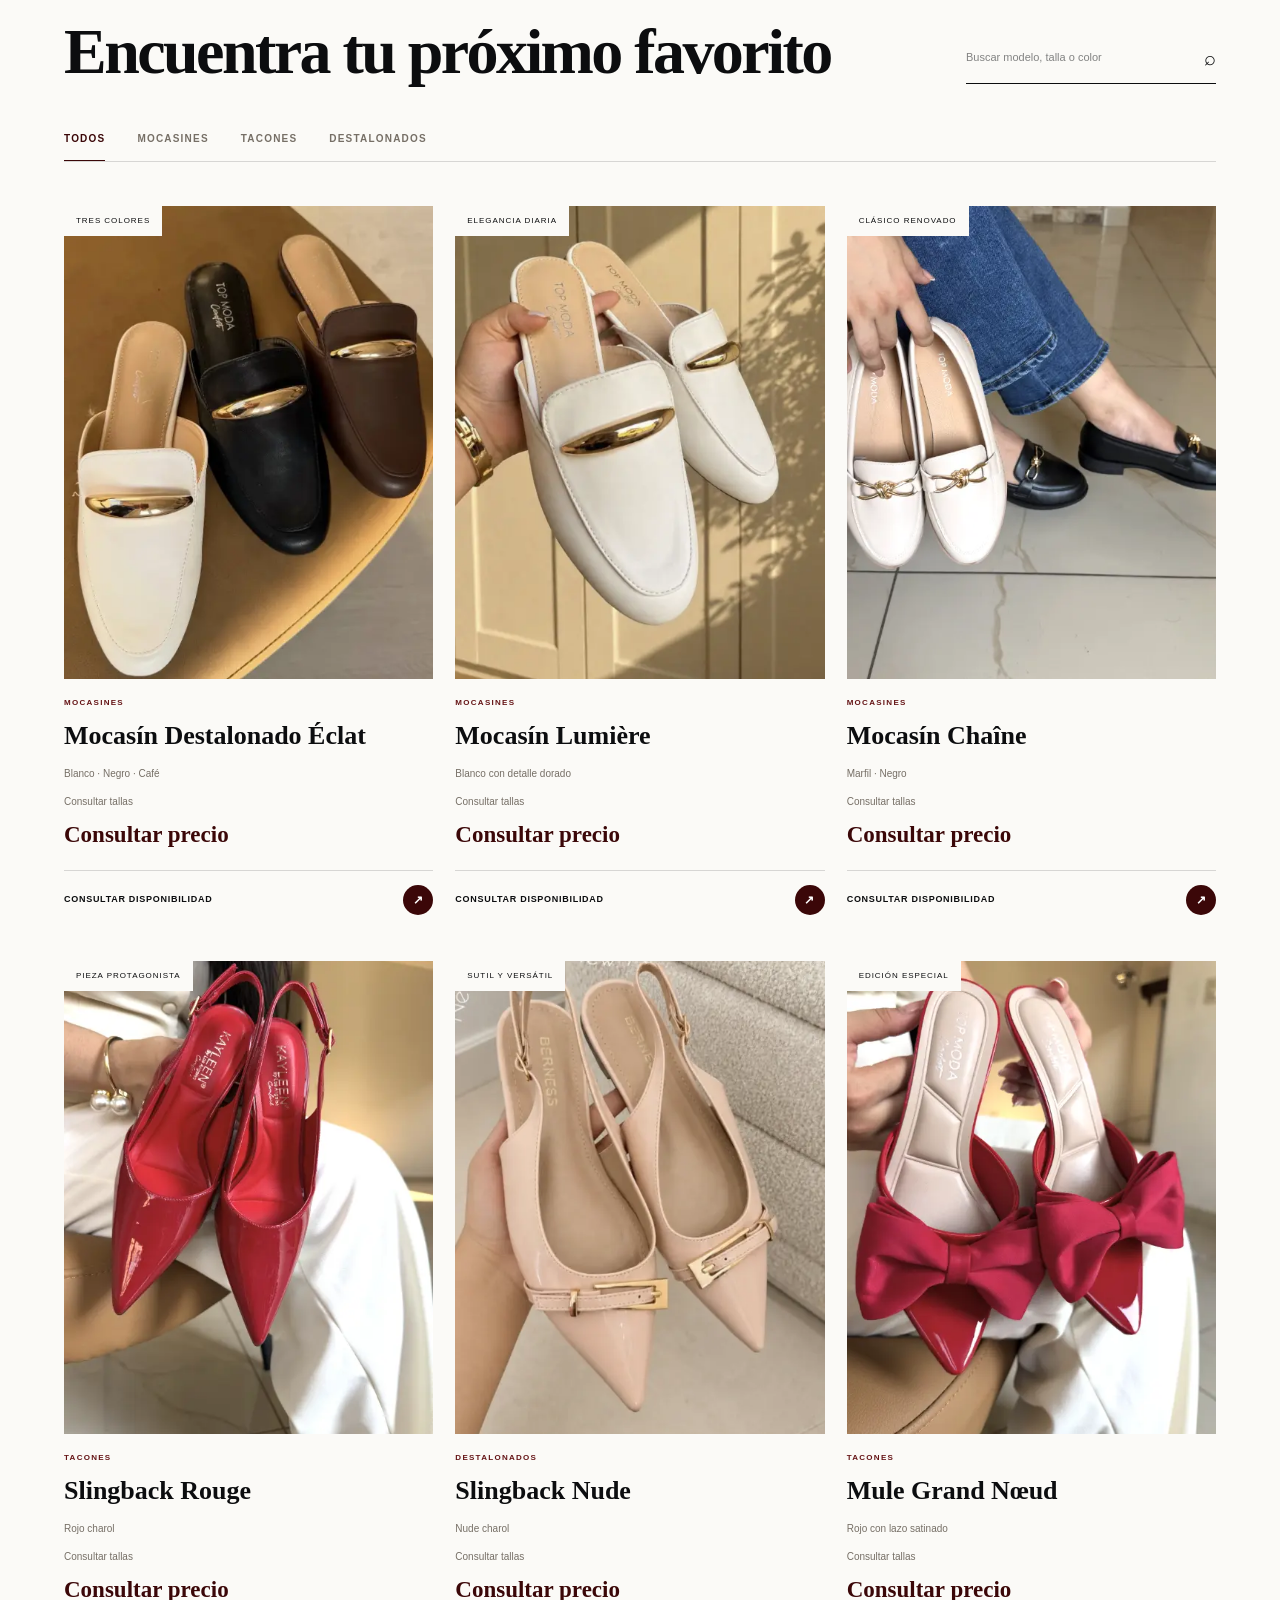
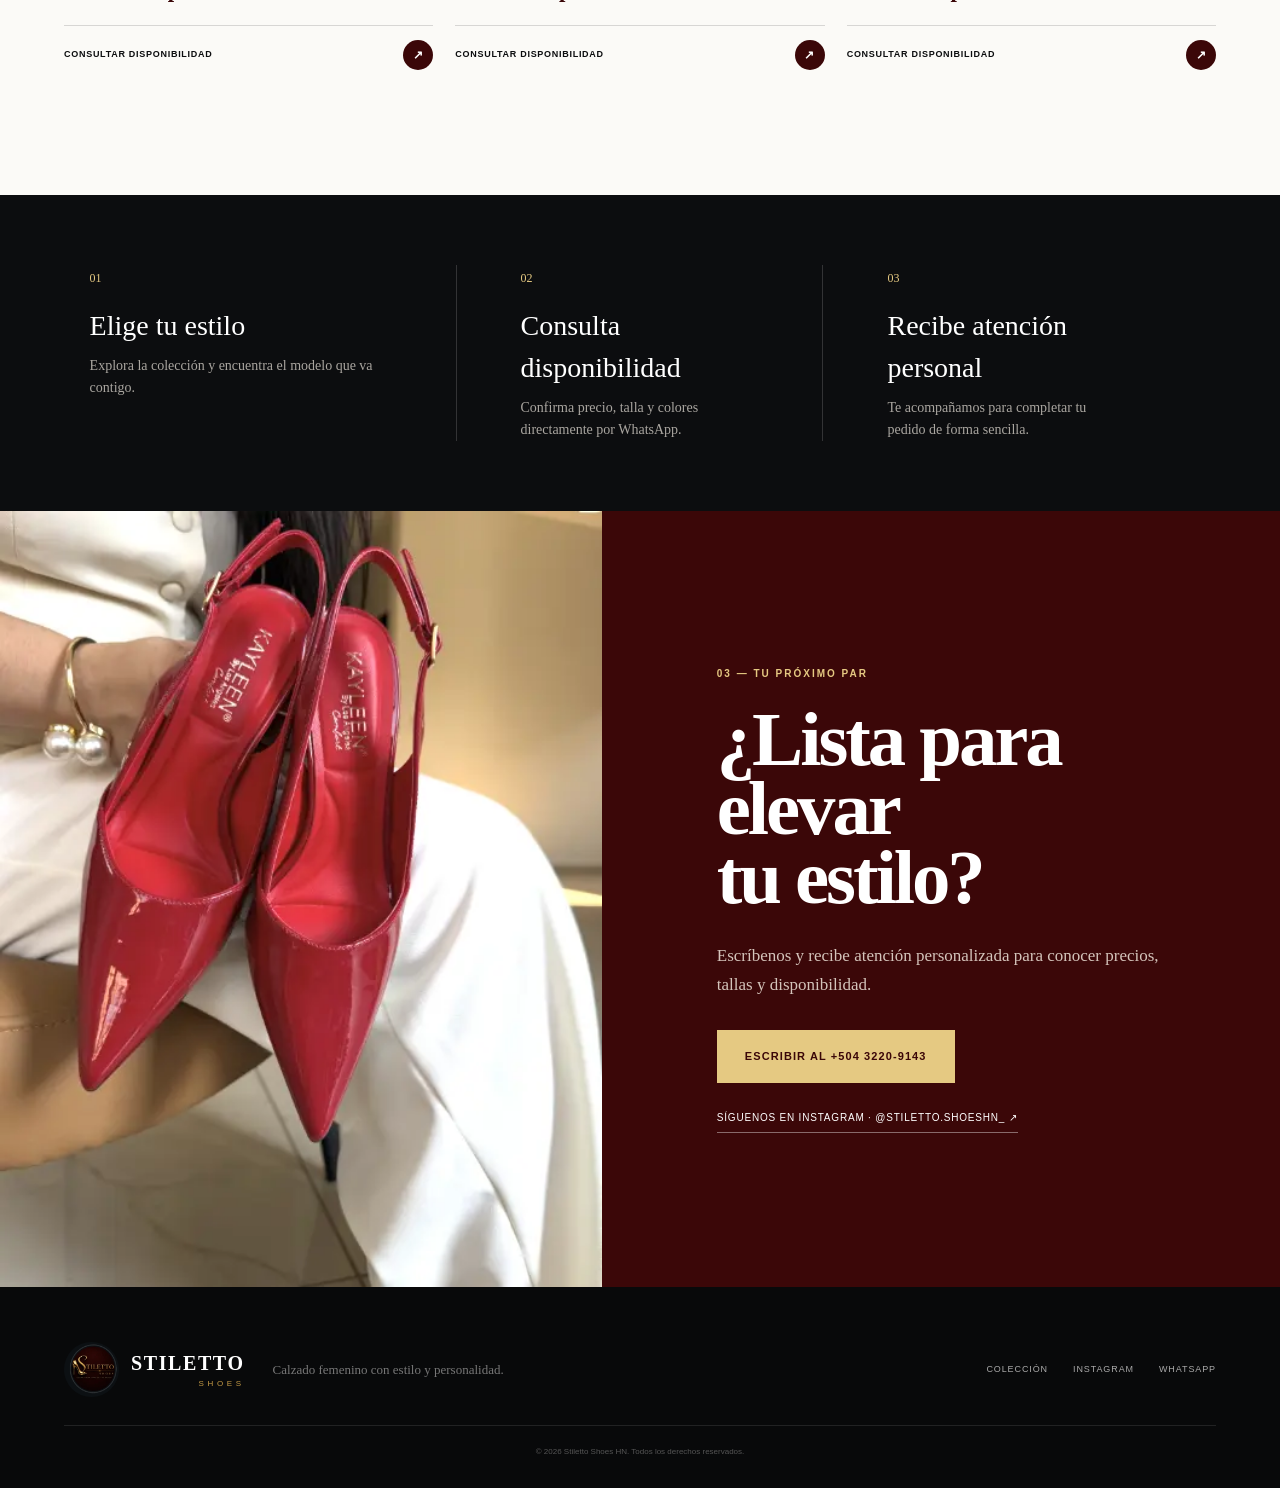
==== commit 82e38e3e: "Convertir catálogo en página autoadministrable" ====
--- a/site/index.html
+++ b/site/index.html
@@ -1 +1,42 @@
-<!DOCTYPE html><html lang="es"><head><meta charSet="utf-8"/><meta name="viewport" content="width=device-width, initial-scale=1"/><link rel="preload" as="image" href="images/logo-stiletto.webp"/><link rel="preload" as="image" href="images/mule-lazo-rojo.webp"/><link rel="preload" as="image" href="images/mocasin-tricolor.webp"/><link rel="preload" as="image" href="images/mocasin-blanco.webp"/><link rel="preload" as="image" href="images/mocasin-cadena.webp"/><link rel="stylesheet" href="/stiletto-shoes-hn/_next/static/chunks/0pr7d9g2y-dut.css" data-precedence="next"/><link rel="preload" as="script" fetchPriority="low" href="/stiletto-shoes-hn/_next/static/chunks/0ht900cau6_ur.js"/><script src="/stiletto-shoes-hn/_next/static/chunks/0c_07_jv5218x.js" async=""></script><script src="/stiletto-shoes-hn/_next/static/chunks/07lhk_q6pmm3r.js" async=""></script><script src="/stiletto-shoes-hn/_next/static/chunks/turbopack-12di57r5h0nya.js" async=""></script><script src="/stiletto-shoes-hn/_next/static/chunks/0dbhjjzl8qfwv.js" async=""></script><script src="/stiletto-shoes-hn/_next/static/chunks/0ga_7f61-sy3q.js" async=""></script><title>Stiletto Shoes HN | Calzado femenino con estilo</title><meta name="description" content="Descubre la colección de Stiletto Shoes HN. Mocasines, tacones y zapatos destalonados para mujer. Consulta tallas, precios y disponibilidad por WhatsApp."/><meta name="keywords" content="zapatos para mujer Honduras,calzado femenino Honduras,mocasines mujer,tacones Honduras,Stiletto Shoes HN"/><meta name="robots" content="index, follow"/><link rel="canonical" href="https://marioramirez549.github.io/stiletto-shoes-hn/"/><meta property="og:title" content="Stiletto Shoes HN | Eleva cada uno de tus pasos"/><meta property="og:description" content="Calzado femenino con carácter, elegancia y personalidad."/><meta property="og:url" content="https://marioramirez549.github.io/stiletto-shoes-hn/"/><meta property="og:site_name" content="Stiletto Shoes HN"/><meta property="og:locale" content="es_HN"/><meta property="og:image" content="https://marioramirez549.github.io/stiletto-shoes-hn/images/mule-lazo-rojo.webp"/><meta property="og:image:width" content="512"/><meta property="og:image:height" content="690"/><meta property="og:image:alt" content="Stiletto Shoes HN"/><meta property="og:type" content="website"/><meta name="twitter:card" content="summary_large_image"/><meta name="twitter:title" content="Stiletto Shoes HN | Eleva cada uno de tus pasos"/><meta name="twitter:description" content="Calzado femenino con carácter, elegancia y personalidad."/><meta name="twitter:image" content="https://marioramirez549.github.io/stiletto-shoes-hn/images/mule-lazo-rojo.webp"/><meta name="twitter:image:alt" content="Stiletto Shoes HN"/><meta name="twitter:image:width" content="512"/><meta name="twitter:image:height" content="690"/><link rel="shortcut icon" href="https://marioramirez549.github.io/stiletto-shoes-hn/images/logo-stiletto.webp"/><link rel="icon" href="https://marioramirez549.github.io/stiletto-shoes-hn/images/logo-stiletto.webp"/><script src="/stiletto-shoes-hn/_next/static/chunks/03~yq9q893hmn.js" noModule=""></script></head><body><div hidden=""><!--$--><!--/$--></div><main><div class="topbar">Pedidos y consultas por WhatsApp · +504 3220-9143</div><header class="site-header"><a href="#inicio" class="brand" aria-label="Stiletto Shoes, inicio"><img src="images/logo-stiletto.webp" alt="Logo de Stiletto Shoes"/><span><strong>STILETTO</strong><small>SHOES</small></span></a><button class="menu-toggle" type="button" aria-label="Abrir menú" aria-expanded="false"><span></span><span></span></button><nav class="nav-links" aria-label="Navegación principal"><a href="#coleccion">Colección</a><a href="#nosotras">La marca</a><a href="#contacto">Contacto</a><a class="nav-cta" href="https://wa.me/50432209143?text=%C2%A1Hola%2C%20Stiletto%20Shoes!%20Quiero%20conocer%20los%20modelos%2C%20tallas%20y%20precios%20disponibles." target="_blank" rel="noreferrer">Pedir ahora</a></nav></header><section class="hero" id="inicio"><div class="hero-copy"><p class="eyebrow">Nueva selección · Stiletto Shoes HN</p><h1>Eleva cada uno<br/>de tus pasos.</h1><p class="hero-description">Calzado femenino con carácter, detalles que brillan y siluetas pensadas para acompañarte en cada ocasión.</p><div class="hero-actions"><a class="button button-primary" href="#coleccion">Explorar colección</a><a class="text-link" href="https://wa.me/50432209143?text=%C2%A1Hola%2C%20Stiletto%20Shoes!%20Quiero%20conocer%20los%20modelos%2C%20tallas%20y%20precios%20disponibles." target="_blank" rel="noreferrer">Consultar por WhatsApp <span aria-hidden="true">↗</span></a></div><div class="hero-notes" aria-label="Beneficios"><span>Atención personalizada</span><span>Consulta tallas y disponibilidad</span></div></div><div class="hero-visual"><span class="hero-number">01</span><img src="images/mule-lazo-rojo.webp" alt="Mules rojos con lazo de Stiletto Shoes"/><div class="hero-card"><small>Modelo destacado</small><strong>Grand Nœud</strong><span>Rojo · Lazo satinado</span></div></div></section><section class="manifesto" id="nosotras"><p class="section-index">01 — LA ESENCIA</p><div><h2>Diseños que convierten<br/>lo cotidiano en especial.</h2><p>En Stiletto Shoes creemos que el calzado correcto no solo completa un look: expresa quién eres. Seleccionamos piezas femeninas, versátiles y llenas de personalidad.</p></div></section><section class="catalog" id="coleccion"><div class="catalog-heading"><div><p class="section-index">02 — COLECCIÓN</p><h2>Encuentra tu próximo favorito</h2></div><label class="search-box"><span class="sr-only">Buscar productos</span><input type="search" placeholder="Buscar modelo o color" value=""/><span aria-hidden="true">⌕</span></label></div><div class="filters" role="group" aria-label="Filtrar productos por categoría"><button type="button" class="active">Todos</button><button type="button" class="">Mocasines</button><button type="button" class="">Tacones</button><button type="button" class="">Destalonados</button></div><div class="product-grid" aria-live="polite"><article class="product-card"><div class="product-image"><img src="images/mocasin-tricolor.webp" alt="Mocasines destalonados Stiletto Shoes en blanco, negro y café" loading="eager"/><span class="product-tag">Tres colores</span></div><div class="product-info"><div><p>Mocasines</p><h3>Mocasín Destalonado Éclat</h3><span>Blanco · Negro · Café</span></div><a class="product-action" href="https://wa.me/50432209143?text=%C2%A1Hola%2C%20Stiletto%20Shoes!%20Me%20interesa%20el%20modelo%20Mocas%C3%ADn%20Destalonado%20%C3%89clat.%20%C2%BFPodr%C3%ADan%20confirmarme%20tallas%2C%20precio%20y%20disponibilidad%3F" target="_blank" rel="noreferrer" aria-label="Consultar Mocasín Destalonado Éclat por WhatsApp"><span>Consultar disponibilidad</span><b aria-hidden="true">↗</b></a></div></article><article class="product-card"><div class="product-image"><img src="images/mocasin-blanco.webp" alt="Mocasín destalonado blanco con detalle metálico dorado" loading="eager"/><span class="product-tag">Elegancia diaria</span></div><div class="product-info"><div><p>Mocasines</p><h3>Mocasín Lumière</h3><span>Blanco con detalle dorado</span></div><a class="product-action" href="https://wa.me/50432209143?text=%C2%A1Hola%2C%20Stiletto%20Shoes!%20Me%20interesa%20el%20modelo%20Mocas%C3%ADn%20Lumi%C3%A8re.%20%C2%BFPodr%C3%ADan%20confirmarme%20tallas%2C%20precio%20y%20disponibilidad%3F" target="_blank" rel="noreferrer" aria-label="Consultar Mocasín Lumière por WhatsApp"><span>Consultar disponibilidad</span><b aria-hidden="true">↗</b></a></div></article><article class="product-card"><div class="product-image"><img src="images/mocasin-cadena.webp" alt="Mocasines clásicos con cadena dorada en marfil y negro" loading="eager"/><span class="product-tag">Clásico renovado</span></div><div class="product-info"><div><p>Mocasines</p><h3>Mocasín Chaîne</h3><span>Marfil · Negro</span></div><a class="product-action" href="https://wa.me/50432209143?text=%C2%A1Hola%2C%20Stiletto%20Shoes!%20Me%20interesa%20el%20modelo%20Mocas%C3%ADn%20Cha%C3%AEne.%20%C2%BFPodr%C3%ADan%20confirmarme%20tallas%2C%20precio%20y%20disponibilidad%3F" target="_blank" rel="noreferrer" aria-label="Consultar Mocasín Chaîne por WhatsApp"><span>Consultar disponibilidad</span><b aria-hidden="true">↗</b></a></div></article><article class="product-card"><div class="product-image"><img src="images/slingback-rojo.webp" alt="Tacones slingback rojos de charol con punta fina" loading="lazy"/><span class="product-tag">Pieza protagonista</span></div><div class="product-info"><div><p>Tacones</p><h3>Slingback Rouge</h3><span>Rojo charol</span></div><a class="product-action" href="https://wa.me/50432209143?text=%C2%A1Hola%2C%20Stiletto%20Shoes!%20Me%20interesa%20el%20modelo%20Slingback%20Rouge.%20%C2%BFPodr%C3%ADan%20confirmarme%20tallas%2C%20precio%20y%20disponibilidad%3F" target="_blank" rel="noreferrer" aria-label="Consultar Slingback Rouge por WhatsApp"><span>Consultar disponibilidad</span><b aria-hidden="true">↗</b></a></div></article><article class="product-card"><div class="product-image"><img src="images/slingback-nude.webp" alt="Zapatos slingback nude de charol con detalle dorado" loading="lazy"/><span class="product-tag">Sutil y versátil</span></div><div class="product-info"><div><p>Destalonados</p><h3>Slingback Nude</h3><span>Nude charol</span></div><a class="product-action" href="https://wa.me/50432209143?text=%C2%A1Hola%2C%20Stiletto%20Shoes!%20Me%20interesa%20el%20modelo%20Slingback%20Nude.%20%C2%BFPodr%C3%ADan%20confirmarme%20tallas%2C%20precio%20y%20disponibilidad%3F" target="_blank" rel="noreferrer" aria-label="Consultar Slingback Nude por WhatsApp"><span>Consultar disponibilidad</span><b aria-hidden="true">↗</b></a></div></article><article class="product-card"><div class="product-image"><img src="images/mule-lazo-rojo.webp" alt="Mules rojos de tacón con lazo satinado grande" loading="lazy"/><span class="product-tag">Edición especial</span></div><div class="product-info"><div><p>Tacones</p><h3>Mule Grand Nœud</h3><span>Rojo con lazo satinado</span></div><a class="product-action" href="https://wa.me/50432209143?text=%C2%A1Hola%2C%20Stiletto%20Shoes!%20Me%20interesa%20el%20modelo%20Mule%20Grand%20N%C5%93ud.%20%C2%BFPodr%C3%ADan%20confirmarme%20tallas%2C%20precio%20y%20disponibilidad%3F" target="_blank" rel="noreferrer" aria-label="Consultar Mule Grand Nœud por WhatsApp"><span>Consultar disponibilidad</span><b aria-hidden="true">↗</b></a></div></article></div></section><section class="service-strip"><article><span>01</span><h3>Elige tu estilo</h3><p>Explora la colección y encuentra el modelo que va contigo.</p></article><article><span>02</span><h3>Consulta disponibilidad</h3><p>Confirma precio, talla y colores directamente por WhatsApp.</p></article><article><span>03</span><h3>Recibe atención personal</h3><p>Te acompañamos para completar tu pedido de forma sencilla.</p></article></section><section class="contact" id="contacto"><div class="contact-image"><img src="images/slingback-rojo.webp" alt="Tacones slingback rojos de Stiletto Shoes" loading="lazy"/></div><div class="contact-copy"><p class="section-index">03 — TU PRÓXIMO PAR</p><h2>¿Lista para elevar<br/>tu estilo?</h2><p>Escríbenos y recibe atención personalizada para conocer precios, tallas y disponibilidad.</p><a class="button button-gold" href="https://wa.me/50432209143?text=%C2%A1Hola%2C%20Stiletto%20Shoes!%20Quiero%20conocer%20los%20modelos%2C%20tallas%20y%20precios%20disponibles." target="_blank" rel="noreferrer">Escribir al +504 3220-9143</a><a class="instagram-link" href="https://www.instagram.com/stiletto.shoeshn_/" target="_blank" rel="noreferrer">Síguenos en Instagram · @stiletto.shoeshn_ <span aria-hidden="true">↗</span></a></div></section><footer><div class="footer-brand"><img src="images/logo-stiletto.webp" alt=""/><div><strong>STILETTO</strong><span>SHOES</span></div></div><p>Calzado femenino con estilo y personalidad.</p><div class="footer-links"><a href="#coleccion">Colección</a><a href="https://www.instagram.com/stiletto.shoeshn_/" target="_blank" rel="noreferrer">Instagram</a><a href="https://wa.me/50432209143?text=%C2%A1Hola%2C%20Stiletto%20Shoes!%20Quiero%20conocer%20los%20modelos%2C%20tallas%20y%20precios%20disponibles." target="_blank" rel="noreferrer">WhatsApp</a></div><small>© 2026 Stiletto Shoes HN. Todos los derechos reservados.</small></footer><a class="floating-whatsapp" href="https://wa.me/50432209143?text=%C2%A1Hola%2C%20Stiletto%20Shoes!%20Quiero%20conocer%20los%20modelos%2C%20tallas%20y%20precios%20disponibles." target="_blank" rel="noreferrer" aria-label="Contactar por WhatsApp"><span>WhatsApp</span><b aria-hidden="true">↗</b></a></main><!--$--><!--/$--><script type="application/ld+json">{"@context":"https://schema.org","@type":"Store","name":"Stiletto Shoes HN","description":"Calzado femenino con estilo y personalidad en Honduras.","url":"https://marioramirez549.github.io/stiletto-shoes-hn","logo":"https://marioramirez549.github.io/stiletto-shoes-hn/images/logo-stiletto.webp","telephone":"+50432209143","sameAs":["https://www.instagram.com/stiletto.shoeshn_/"]}</script><script src="/stiletto-shoes-hn/_next/static/chunks/0ht900cau6_ur.js" id="_R_" async=""></script><script>(self.__next_f=self.__next_f||[]).push([0])</script><script>self.__next_f.push([1,"1:\"$Sreact.fragment\"\n2:I[39756,[\"/stiletto-shoes-hn/_next/static/chunks/0dbhjjzl8qfwv.js\"],\"default\"]\n3:I[37457,[\"/stiletto-shoes-hn/_next/static/chunks/0dbhjjzl8qfwv.js\"],\"default\"]\n4:I[47257,[\"/stiletto-shoes-hn/_next/static/chunks/0dbhjjzl8qfwv.js\"],\"ClientPageRoot\"]\n5:I[31713,[\"/stiletto-shoes-hn/_next/static/chunks/0dbhjjzl8qfwv.js\",\"/stiletto-shoes-hn/_next/static/chunks/0ga_7f61-sy3q.js\"],\"default\"]\n8:I[97367,[\"/stiletto-shoes-hn/_next/static/chunks/0dbhjjzl8qfwv.js\"],\"OutletBoundary\"]\n9:\"$Sreact.suspense\"\nb:I[97367,[\"/stiletto-shoes-hn/_next/static/chunks/0dbhjjzl8qfwv.js\"],\"ViewportBoundary\"]\nd:I[97367,[\"/stiletto-shoes-hn/_next/static/chunks/0dbhjjzl8qfwv.js\"],\"MetadataBoundary\"]\nf:I[68027,[\"/stiletto-shoes-hn/_next/static/chunks/0dbhjjzl8qfwv.js\"],\"default\",1]\n:HL[\"/stiletto-shoes-hn/_next/static/chunks/0pr7d9g2y-dut.css\",\"style\"]\n"])</script><script>self.__next_f.push([1,"0:{\"P\":null,\"c\":[\"\",\"\"],\"q\":\"\",\"i\":false,\"f\":[[[\"\",{\"children\":[\"__PAGE__\",{}]},\"$undefined\",\"$undefined\",16],[[\"$\",\"$1\",\"c\",{\"children\":[[[\"$\",\"link\",\"0\",{\"rel\":\"stylesheet\",\"href\":\"/stiletto-shoes-hn/_next/static/chunks/0pr7d9g2y-dut.css\",\"precedence\":\"next\",\"crossOrigin\":\"$undefined\",\"nonce\":\"$undefined\"}],[\"$\",\"script\",\"script-0\",{\"src\":\"/stiletto-shoes-hn/_next/static/chunks/0dbhjjzl8qfwv.js\",\"async\":true,\"nonce\":\"$undefined\"}]],[\"$\",\"html\",null,{\"lang\":\"es\",\"children\":[\"$\",\"body\",null,{\"children\":[[\"$\",\"$L2\",null,{\"parallelRouterKey\":\"children\",\"error\":\"$undefined\",\"errorStyles\":\"$undefined\",\"errorScripts\":\"$undefined\",\"template\":[\"$\",\"$L3\",null,{}],\"templateStyles\":\"$undefined\",\"templateScripts\":\"$undefined\",\"notFound\":[[[\"$\",\"title\",null,{\"children\":\"404: This page could not be found.\"}],[\"$\",\"div\",null,{\"style\":{\"fontFamily\":\"system-ui,\\\"Segoe UI\\\",Roboto,Helvetica,Arial,sans-serif,\\\"Apple Color Emoji\\\",\\\"Segoe UI Emoji\\\"\",\"height\":\"100vh\",\"textAlign\":\"center\",\"display\":\"flex\",\"flexDirection\":\"column\",\"alignItems\":\"center\",\"justifyContent\":\"center\"},\"children\":[\"$\",\"div\",null,{\"children\":[[\"$\",\"style\",null,{\"dangerouslySetInnerHTML\":{\"__html\":\"body{color:#000;background:#fff;margin:0}.next-error-h1{border-right:1px solid rgba(0,0,0,.3)}@media (prefers-color-scheme:dark){body{color:#fff;background:#000}.next-error-h1{border-right:1px solid rgba(255,255,255,.3)}}\"}}],[\"$\",\"h1\",null,{\"className\":\"next-error-h1\",\"style\":{\"display\":\"inline-block\",\"margin\":\"0 20px 0 0\",\"padding\":\"0 23px 0 0\",\"fontSize\":24,\"fontWeight\":500,\"verticalAlign\":\"top\",\"lineHeight\":\"49px\"},\"children\":404}],[\"$\",\"div\",null,{\"style\":{\"display\":\"inline-block\"},\"children\":[\"$\",\"h2\",null,{\"style\":{\"fontSize\":14,\"fontWeight\":400,\"lineHeight\":\"49px\",\"margin\":0},\"children\":\"This page could not be found.\"}]}]]}]}]],[]],\"forbidden\":\"$undefined\",\"unauthorized\":\"$undefined\"}],[\"$\",\"script\",null,{\"type\":\"application/ld+json\",\"dangerouslySetInnerHTML\":{\"__html\":\"{\\\"@context\\\":\\\"https://schema.org\\\",\\\"@type\\\":\\\"Store\\\",\\\"name\\\":\\\"Stiletto Shoes HN\\\",\\\"description\\\":\\\"Calzado femenino con estilo y personalidad en Honduras.\\\",\\\"url\\\":\\\"https://marioramirez549.github.io/stiletto-shoes-hn\\\",\\\"logo\\\":\\\"https://marioramirez549.github.io/stiletto-shoes-hn/images/logo-stiletto.webp\\\",\\\"telephone\\\":\\\"+50432209143\\\",\\\"sameAs\\\":[\\\"https://www.instagram.com/stiletto.shoeshn_/\\\"]}\"}}]]}]}]]}],{\"children\":[[\"$\",\"$1\",\"c\",{\"children\":[[\"$\",\"$L4\",null,{\"Component\":\"$5\",\"serverProvidedParams\":{\"searchParams\":{},\"params\":{},\"promises\":[\"$@6\",\"$@7\"]}}],[[\"$\",\"script\",\"script-0\",{\"src\":\"/stiletto-shoes-hn/_next/static/chunks/0ga_7f61-sy3q.js\",\"async\":true,\"nonce\":\"$undefined\"}]],[\"$\",\"$L8\",null,{\"children\":[\"$\",\"$9\",null,{\"name\":\"Next.MetadataOutlet\",\"children\":\"$@a\"}]}]]}],{},null,false,null]},null,false,null],[\"$\",\"$1\",\"h\",{\"children\":[null,[\"$\",\"$Lb\",null,{\"children\":\"$Lc\"}],[\"$\",\"div\",null,{\"hidden\":true,\"children\":[\"$\",\"$Ld\",null,{\"children\":[\"$\",\"$9\",null,{\"name\":\"Next.Metadata\",\"children\":\"$Le\"}]}]}],null]}],false]],\"m\":\"$undefined\",\"G\":[\"$f\",[[\"$\",\"link\",\"0\",{\"rel\":\"stylesheet\",\"href\":\"/stiletto-shoes-hn/_next/static/chunks/0pr7d9g2y-dut.css\",\"precedence\":\"next\",\"crossOrigin\":\"$undefined\",\"nonce\":\"$undefined\"}]]],\"S\":true,\"h\":null,\"s\":\"$undefined\",\"l\":\"$undefined\",\"p\":\"$undefined\",\"d\":\"$undefined\",\"b\":\"9stg4VcLaWl-cR51RX45G\"}\n"])</script><script>self.__next_f.push([1,"6:{}\n7:\"$0:f:0:1:1:children:0:props:children:0:props:serverProvidedParams:params\"\n"])</script><script>self.__next_f.push([1,"c:[[\"$\",\"meta\",\"0\",{\"charSet\":\"utf-8\"}],[\"$\",\"meta\",\"1\",{\"name\":\"viewport\",\"content\":\"width=device-width, initial-scale=1\"}]]\n"])</script><script>self.__next_f.push([1,"10:I[27201,[\"/stiletto-shoes-hn/_next/static/chunks/0dbhjjzl8qfwv.js\"],\"IconMark\"]\na:null\n"])</script><script>self.__next_f.push([1,"e:[[\"$\",\"title\",\"0\",{\"children\":\"Stiletto Shoes HN | Calzado femenino con estilo\"}],[\"$\",\"meta\",\"1\",{\"name\":\"description\",\"content\":\"Descubre la colección de Stiletto Shoes HN. Mocasines, tacones y zapatos destalonados para mujer. Consulta tallas, precios y disponibilidad por WhatsApp.\"}],[\"$\",\"meta\",\"2\",{\"name\":\"keywords\",\"content\":\"zapatos para mujer Honduras,calzado femenino Honduras,mocasines mujer,tacones Honduras,Stiletto Shoes HN\"}],[\"$\",\"meta\",\"3\",{\"name\":\"robots\",\"content\":\"index, follow\"}],[\"$\",\"link\",\"4\",{\"rel\":\"canonical\",\"href\":\"https://marioramirez549.github.io/stiletto-shoes-hn/\"}],[\"$\",\"meta\",\"5\",{\"property\":\"og:title\",\"content\":\"Stiletto Shoes HN | Eleva cada uno de tus pasos\"}],[\"$\",\"meta\",\"6\",{\"property\":\"og:description\",\"content\":\"Calzado femenino con carácter, elegancia y personalidad.\"}],[\"$\",\"meta\",\"7\",{\"property\":\"og:url\",\"content\":\"https://marioramirez549.github.io/stiletto-shoes-hn/\"}],[\"$\",\"meta\",\"8\",{\"property\":\"og:site_name\",\"content\":\"Stiletto Shoes HN\"}],[\"$\",\"meta\",\"9\",{\"property\":\"og:locale\",\"content\":\"es_HN\"}],[\"$\",\"meta\",\"10\",{\"property\":\"og:image\",\"content\":\"https://marioramirez549.github.io/stiletto-shoes-hn/images/mule-lazo-rojo.webp\"}],[\"$\",\"meta\",\"11\",{\"property\":\"og:image:width\",\"content\":\"512\"}],[\"$\",\"meta\",\"12\",{\"property\":\"og:image:height\",\"content\":\"690\"}],[\"$\",\"meta\",\"13\",{\"property\":\"og:image:alt\",\"content\":\"Stiletto Shoes HN\"}],[\"$\",\"meta\",\"14\",{\"property\":\"og:type\",\"content\":\"website\"}],[\"$\",\"meta\",\"15\",{\"name\":\"twitter:card\",\"content\":\"summary_large_image\"}],[\"$\",\"meta\",\"16\",{\"name\":\"twitter:title\",\"content\":\"Stiletto Shoes HN | Eleva cada uno de tus pasos\"}],[\"$\",\"meta\",\"17\",{\"name\":\"twitter:description\",\"content\":\"Calzado femenino con carácter, elegancia y personalidad.\"}],[\"$\",\"meta\",\"18\",{\"name\":\"twitter:image\",\"content\":\"https://marioramirez549.github.io/stiletto-shoes-hn/images/mule-lazo-rojo.webp\"}],[\"$\",\"meta\",\"19\",{\"name\":\"twitter:image:alt\",\"content\":\"Stiletto Shoes HN\"}],[\"$\",\"meta\",\"20\",{\"name\":\"twitter:image:width\",\"content\":\"512\"}],[\"$\",\"meta\",\"21\",{\"name\":\"twitter:image:height\",\"content\":\"690\"}],[\"$\",\"link\",\"22\",{\"rel\":\"shortcut icon\",\"href\":\"https://marioramirez549.github.io/stiletto-shoes-hn/images/logo-stiletto.webp\"}],[\"$\",\"link\",\"23\",{\"rel\":\"icon\",\"href\":\"https://marioramirez549.github.io/stiletto-shoes-hn/images/logo-stiletto.webp\"}],[\"$\",\"$L10\",\"24\",{}]]\n"])</script></body></html>+<!doctype html>
+<html lang="es">
+<head>
+  <meta charset="utf-8">
+  <meta name="viewport" content="width=device-width,initial-scale=1">
+  <title>Stiletto Shoes HN | Calzado femenino con estilo</title>
+  <meta name="description" content="Descubre la colección de Stiletto Shoes HN. Consulta precios, tallas y disponibilidad por WhatsApp.">
+  <meta name="keywords" content="zapatos para mujer Honduras, calzado femenino Honduras, mocasines mujer, tacones Honduras, Stiletto Shoes HN">
+  <meta name="robots" content="index,follow">
+  <link rel="canonical" href="https://marioramirez549.github.io/stiletto-shoes-hn/">
+  <meta property="og:title" content="Stiletto Shoes HN | Eleva cada uno de tus pasos">
+  <meta property="og:description" content="Calzado femenino con carácter, elegancia y personalidad.">
+  <meta property="og:image" content="https://marioramirez549.github.io/stiletto-shoes-hn/images/mule-lazo-rojo.webp">
+  <link rel="icon" href="images/logo-stiletto.webp">
+  <link rel="stylesheet" href="styles.css">
+</head>
+<body>
+<main>
+  <div class="topbar">Pedidos y consultas por WhatsApp · +504 3220-9143</div>
+  <header class="site-header">
+    <a href="#inicio" class="brand" aria-label="Stiletto Shoes, inicio"><img src="images/logo-stiletto.webp" alt="Logo de Stiletto Shoes"><span><strong>STILETTO</strong><small>SHOES</small></span></a>
+    <button class="menu-toggle" id="menu-toggle" type="button" aria-label="Abrir menú" aria-expanded="false"><span></span><span></span></button>
+    <nav class="nav-links" id="nav-links" aria-label="Navegación principal"><a href="#coleccion">Colección</a><a href="#nosotras">La marca</a><a href="#contacto">Contacto</a><a class="nav-cta" data-whatsapp target="_blank" rel="noreferrer">Pedir ahora</a></nav>
+  </header>
+  <section class="hero" id="inicio">
+    <div class="hero-copy"><p class="eyebrow">Nueva selección · Stiletto Shoes HN</p><h1>Eleva cada uno<br>de tus pasos.</h1><p class="hero-description">Calzado femenino con carácter, detalles que brillan y siluetas pensadas para acompañarte en cada ocasión.</p><div class="hero-actions"><a class="button button-primary" href="#coleccion">Explorar colección</a><a class="text-link" data-whatsapp target="_blank" rel="noreferrer">Consultar por WhatsApp <span>↗</span></a></div><div class="hero-notes"><span>Atención personalizada</span><span>Consulta tallas y disponibilidad</span></div></div>
+    <div class="hero-visual"><span class="hero-number">01</span><img id="hero-image" src="images/mule-lazo-rojo.webp" alt="Modelo destacado de Stiletto Shoes"><div class="hero-card"><small>Modelo destacado</small><strong id="hero-name">Grand Nœud</strong><span id="hero-colors">Rojo · Lazo satinado</span></div></div>
+  </section>
+  <section class="manifesto" id="nosotras"><p class="section-index">01 — LA ESENCIA</p><div><h2>Diseños que convierten<br>lo cotidiano en especial.</h2><p>En Stiletto Shoes creemos que el calzado correcto no solo completa un look: expresa quién eres. Seleccionamos piezas femeninas, versátiles y llenas de personalidad.</p></div></section>
+  <section class="catalog" id="coleccion">
+    <div class="catalog-heading"><div><p class="section-index">02 — COLECCIÓN</p><h2>Encuentra tu próximo favorito</h2></div><label class="search-box"><span class="sr-only">Buscar productos</span><input id="search" type="search" placeholder="Buscar modelo, talla o color"><span>⌕</span></label></div>
+    <div class="filters" id="filters" aria-label="Filtrar productos"></div>
+    <div class="product-grid" id="product-grid" aria-live="polite"></div>
+  </section>
+  <section class="service-strip"><article><span>01</span><h3>Elige tu estilo</h3><p>Explora la colección y encuentra el modelo que va contigo.</p></article><article><span>02</span><h3>Consulta disponibilidad</h3><p>Confirma precio, talla y colores directamente por WhatsApp.</p></article><article><span>03</span><h3>Recibe atención personal</h3><p>Te acompañamos para completar tu pedido de forma sencilla.</p></article></section>
+  <section class="contact" id="contacto"><div class="contact-image"><img src="images/slingback-rojo.webp" alt="Tacones slingback rojos de Stiletto Shoes" loading="lazy"></div><div class="contact-copy"><p class="section-index">03 — TU PRÓXIMO PAR</p><h2>¿Lista para elevar<br>tu estilo?</h2><p>Escríbenos y recibe atención personalizada para conocer precios, tallas y disponibilidad.</p><a class="button button-gold" data-whatsapp target="_blank" rel="noreferrer">Escribir al +504 3220-9143</a><a class="instagram-link" href="https://www.instagram.com/stiletto.shoeshn_/" target="_blank" rel="noreferrer">Síguenos en Instagram · @stiletto.shoeshn_ ↗</a></div></section>
+  <footer><div class="footer-brand"><img src="images/logo-stiletto.webp" alt=""><div><strong>STILETTO</strong><span>SHOES</span></div></div><p>Calzado femenino con estilo y personalidad.</p><div class="footer-links"><a href="#coleccion">Colección</a><a href="https://www.instagram.com/stiletto.shoeshn_/" target="_blank" rel="noreferrer">Instagram</a><a data-whatsapp target="_blank" rel="noreferrer">WhatsApp</a></div><small>© 2026 Stiletto Shoes HN. Todos los derechos reservados.</small></footer>
+  <a class="floating-whatsapp" data-whatsapp target="_blank" rel="noreferrer" aria-label="Contactar por WhatsApp"><span>WhatsApp</span><b>↗</b></a>
+</main>
+<script src="app.js" defer></script>
+</body>
+</html>
--- a/site/styles.css
+++ b/site/styles.css
@@ -0,0 +1,10 @@
+@import "https://fonts.googleapis.com/css2?family=Cormorant+Garamond:wght@500;600;700&family=Montserrat:wght@400;500;600&display=swap";
+@layer theme{:root,:host{--font-sans:ui-sans-serif, system-ui, sans-serif, "Apple Color Emoji", "Segoe UI Emoji", "Segoe UI Symbol", "Noto Color Emoji";--font-mono:ui-monospace, SFMono-Regular, Menlo, Monaco, Consolas, "Liberation Mono", "Courier New", monospace;--spacing:.25rem;--default-font-family:var(--font-sans);--default-mono-font-family:var(--font-mono)}}@layer base{*,:after,:before,::backdrop{box-sizing:border-box;border:0 solid;margin:0;padding:0}::file-selector-button{box-sizing:border-box;border:0 solid;margin:0;padding:0}html,:host{-webkit-text-size-adjust:100%;tab-size:4;line-height:1.5;font-family:var(--default-font-family,ui-sans-serif, system-ui, sans-serif, "Apple Color Emoji", "Segoe UI Emoji", "Segoe UI Symbol", "Noto Color Emoji");font-feature-settings:var(--default-font-feature-settings,normal);font-variation-settings:var(--default-font-variation-settings,normal);-webkit-tap-highlight-color:transparent}hr{height:0;color:inherit;border-top-width:1px}abbr:where([title]){-webkit-text-decoration:underline dotted;text-decoration:underline dotted}h1,h2,h3,h4,h5,h6{font-size:inherit;font-weight:inherit}a{color:inherit;-webkit-text-decoration:inherit;-webkit-text-decoration:inherit;-webkit-text-decoration:inherit;-webkit-text-decoration:inherit;text-decoration:inherit}b,strong{font-weight:bolder}code,kbd,samp,pre{font-family:var(--default-mono-font-family,ui-monospace, SFMono-Regular, Menlo, Monaco, Consolas, "Liberation Mono", "Courier New", monospace);font-feature-settings:var(--default-mono-font-feature-settings,normal);font-variation-settings:var(--default-mono-font-variation-settings,normal);font-size:1em}small{font-size:80%}sub,sup{vertical-align:baseline;font-size:75%;line-height:0;position:relative}sub{bottom:-.25em}sup{top:-.5em}table{text-indent:0;border-color:inherit;border-collapse:collapse}:-moz-focusring{outline:auto}progress{vertical-align:baseline}summary{display:list-item}ol,ul,menu{list-style:none}img,svg,video,canvas,audio,iframe,embed,object{vertical-align:middle;display:block}img,video{max-width:100%;height:auto}button,input,select,optgroup,textarea{font:inherit;font-feature-settings:inherit;font-variation-settings:inherit;letter-spacing:inherit;color:inherit;opacity:1;background-color:#0000;border-radius:0}::file-selector-button{font:inherit;font-feature-settings:inherit;font-variation-settings:inherit;letter-spacing:inherit;color:inherit;opacity:1;background-color:#0000;border-radius:0}:where(select:is([multiple],[size])) optgroup{font-weight:bolder}:where(select:is([multiple],[size])) optgroup option{padding-inline-start:20px}::file-selector-button{margin-inline-end:4px}::placeholder{opacity:1}@supports (not ((-webkit-appearance:-apple-pay-button))) or (contain-intrinsic-size:1px){::placeholder{color:currentColor}@supports (color:color-mix(in lab, red, red)){::placeholder{color:color-mix(in oklab, currentcolor 50%, transparent)}}}textarea{resize:vertical}::-webkit-search-decoration{-webkit-appearance:none}::-webkit-date-and-time-value{min-height:1lh;text-align:inherit}::-webkit-datetime-edit{display:inline-flex}::-webkit-datetime-edit-fields-wrapper{padding:0}::-webkit-datetime-edit{padding-block:0}::-webkit-datetime-edit-year-field{padding-block:0}::-webkit-datetime-edit-month-field{padding-block:0}::-webkit-datetime-edit-day-field{padding-block:0}::-webkit-datetime-edit-hour-field{padding-block:0}::-webkit-datetime-edit-minute-field{padding-block:0}::-webkit-datetime-edit-second-field{padding-block:0}::-webkit-datetime-edit-millisecond-field{padding-block:0}::-webkit-datetime-edit-meridiem-field{padding-block:0}::-webkit-calendar-picker-indicator{line-height:1}:-moz-ui-invalid{box-shadow:none}button,input:where([type=button],[type=reset],[type=submit]){appearance:button}::file-selector-button{appearance:button}::-webkit-inner-spin-button{height:auto}::-webkit-outer-spin-button{height:auto}[hidden]:where(:not([hidden=until-found])){display:none!important}}@layer components;@layer utilities{.visible{visibility:visible}.sr-only{clip-path:inset(50%);white-space:nowrap;border-width:0;width:1px;height:1px;margin:-1px;padding:0;position:absolute;overflow:hidden}.static{position:static}.start{inset-inline-start:var(--spacing)}.contents{display:contents}.table{display:table}}:root{--ink:#0c0d0f;--wine:#3b0708;--wine-light:#651416;--gold:#c49a45;--gold-soft:#e5c982;--cream:#f6f1e8;--paper:#fbfaf7;--muted:#766f66;--line:#0c0d0f26}*{box-sizing:border-box}html{scroll-behavior:smooth}body{background:var(--paper);color:var(--ink);-webkit-font-smoothing:antialiased;margin:0;font-family:Montserrat,Arial,sans-serif}a{color:inherit;text-decoration:none}button,input{font:inherit}img{max-width:100%;display:block}.sr-only{clip:rect(0,0,0,0);white-space:nowrap;border:0;width:1px;height:1px;margin:-1px;padding:0;position:absolute;overflow:hidden}.topbar{background:var(--wine);color:#f9e9c4;letter-spacing:.18em;text-align:center;text-transform:uppercase;padding:10px 5vw;font-size:10px}.site-header{border-bottom:1px solid var(--line);z-index:50;-webkit-backdrop-filter:blur(16px);backdrop-filter:blur(16px);background:#fbfaf7f0;justify-content:space-between;align-items:center;height:92px;padding:0 5vw;display:flex;position:sticky;top:0}.brand{align-items:center;gap:12px;display:flex}.brand img{border-radius:50%;width:58px;height:58px}.brand span{line-height:1;display:grid}.brand strong{letter-spacing:.08em;font-family:Cormorant Garamond,Georgia,serif;font-size:25px}.brand small{color:var(--gold);letter-spacing:.55em;text-align:right;margin-top:6px;font-size:9px}.nav-links{align-items:center;gap:30px;display:flex}.nav-links>a{letter-spacing:.1em;text-transform:uppercase;font-size:11px;font-weight:600}.nav-links>a:not(.nav-cta):hover{color:var(--wine-light)}.nav-cta{background:var(--ink);color:#fff;padding:14px 21px;transition:all .25s}.nav-cta:hover{background:var(--wine)}.menu-toggle{display:none}.hero{grid-template-columns:48% 52%;min-height:calc(100vh - 126px);display:grid}.hero-copy{flex-direction:column;justify-content:center;align-items:flex-start;padding:80px 8vw 72px 7vw;display:flex}.eyebrow,.section-index{color:var(--wine-light);letter-spacing:.2em;text-transform:uppercase;margin:0 0 24px;font-size:10px;font-weight:600}.hero h1,.manifesto h2,.catalog h2,.contact h2{letter-spacing:-.04em;margin:0;font-family:Cormorant Garamond,Georgia,serif;font-weight:600}.hero h1{font-size:clamp(56px,6.4vw,104px);line-height:.87}.hero-description{color:var(--muted);max-width:530px;margin:34px 0 38px;font-family:Georgia,serif;font-size:18px;line-height:1.7}.hero-actions{flex-wrap:wrap;align-items:center;gap:30px;display:flex}.button{letter-spacing:.1em;text-transform:uppercase;justify-content:center;padding:18px 28px;font-size:11px;font-weight:600;transition:all .25s;display:inline-flex}.button-primary{background:var(--wine);color:#fff}.button-primary:hover{background:var(--ink);transform:translateY(-2px)}.text-link{border-bottom:1px solid var(--ink);text-transform:uppercase;padding:5px 0;font-size:11px;font-weight:600}.text-link span{color:var(--gold);margin-left:8px}.hero-notes{border-top:1px solid var(--line);gap:28px;margin-top:58px;padding-top:18px;display:flex}.hero-notes span{color:var(--muted);text-transform:uppercase;font-size:10px}.hero-notes span:before{color:var(--gold);content:"◆";margin-right:9px;font-size:7px}.hero-visual{background:var(--wine);min-height:640px;position:relative;overflow:hidden}.hero-visual:before{content:"";border:1px solid #e5c9824d;border-radius:50%;width:70%;height:78%;position:absolute;top:8%;left:8%}.hero-visual>img{object-fit:cover;object-position:center 45%;width:100%;height:100%}.hero-visual:after{content:"";background:linear-gradient(#0000 45%,#1400008c);position:absolute;inset:0}.hero-number{color:#ffffffa6;letter-spacing:.2em;z-index:2;font-family:Georgia,serif;font-size:12px;position:absolute;top:28px;left:28px}.hero-card{z-index:3;background:#fbfaf7f0;min-width:250px;padding:20px 24px;display:grid;position:absolute;bottom:35px;right:0}.hero-card small{color:var(--wine-light);letter-spacing:.18em;text-transform:uppercase;font-size:8px}.hero-card strong{margin:5px 0;font-family:Cormorant Garamond,serif;font-size:25px}.hero-card span{color:var(--muted);font-size:10px}.manifesto{background:var(--cream);grid-template-columns:24% 1fr;gap:8vw;padding:110px 7vw;display:grid}.manifesto h2{font-size:clamp(45px,5.2vw,75px);line-height:.98}.manifesto div>p{color:var(--muted);max-width:700px;margin:35px 0 0;font-family:Georgia,serif;font-size:17px;line-height:1.8}.catalog{padding:110px 5vw 125px}.catalog-heading{justify-content:space-between;align-items:end;margin-bottom:32px;display:flex}.catalog h2{font-size:clamp(44px,5vw,72px);line-height:1}.search-box{border-bottom:1px solid var(--ink);align-items:center;min-width:250px;padding:10px 0;display:flex}.search-box input{color:var(--ink);background:0 0;border:0;outline:0;width:100%;font-size:11px}.search-box span:last-child{font-size:20px}.filters{border-bottom:1px solid var(--line);gap:32px;margin-bottom:44px;display:flex;overflow-x:auto}.filters button{color:var(--muted);cursor:pointer;letter-spacing:.12em;text-transform:uppercase;white-space:nowrap;background:0 0;border:0;padding:15px 0;font-size:10px;font-weight:600;position:relative}.filters button.active{color:var(--wine)}.filters button.active:after{background:var(--wine);content:"";width:100%;height:2px;position:absolute;bottom:-1px;left:0}.product-grid{grid-template-columns:repeat(3,minmax(0,1fr));gap:46px 22px;display:grid}.product-image{aspect-ratio:.78;background:#eee9e0;position:relative;overflow:hidden}.product-image img{object-fit:cover;width:100%;height:100%;transition:transform .65s cubic-bezier(.2,.7,.2,1)}.product-card:hover .product-image img{transform:scale(1.035)}.product-tag{background:var(--paper);letter-spacing:.12em;text-transform:uppercase;padding:9px 12px;font-size:8px;position:absolute;top:0;left:0}.product-info{padding-top:18px}.product-info>div>p{color:var(--wine-light);letter-spacing:.16em;text-transform:uppercase;margin:0 0 7px;font-size:8px;font-weight:600}.product-info h3{margin:0 0 5px;font-family:Cormorant Garamond,serif;font-size:26px;font-weight:600}.product-info>div>span{color:var(--muted);font-size:10px}.product-action{border-top:1px solid var(--line);letter-spacing:.08em;text-transform:uppercase;justify-content:space-between;align-items:center;margin-top:17px;padding-top:14px;font-size:9px;font-weight:600;display:flex}.product-action b{background:var(--wine);color:#fff;border-radius:50%;justify-content:center;align-items:center;width:30px;height:30px;font-size:12px;transition:all .25s;display:flex}.product-action:hover b{background:var(--gold);transform:rotate(45deg)}.empty-state{background:var(--cream);text-align:center;padding:55px}.empty-state h3{margin:0;font-family:Cormorant Garamond,serif;font-size:34px}.empty-state p{color:var(--muted)}.empty-state a{color:var(--wine);text-transform:uppercase;font-size:11px;font-weight:600;text-decoration:underline}.service-strip{background:var(--ink);color:#fff;grid-template-columns:repeat(3,1fr);padding:70px 7vw;display:grid}.service-strip article{border-right:1px solid #ffffff29;padding:0 5vw 0 0}.service-strip article+article{padding-left:5vw}.service-strip article:last-child{border:0}.service-strip span{color:var(--gold-soft);font-family:Georgia,serif;font-size:12px}.service-strip h3{margin:16px 0 8px;font-family:Cormorant Garamond,serif;font-size:28px}.service-strip p{color:#aaa6a0;margin:0;font-family:Georgia,serif;font-size:14px;line-height:1.6}.contact{background:var(--wine);color:#fff;grid-template-columns:47% 53%;display:grid}.contact-image{min-height:650px;overflow:hidden}.contact-image img{object-fit:cover;width:100%;height:100%}.contact-copy{flex-direction:column;justify-content:center;align-items:flex-start;padding:80px 9vw;display:flex}.contact .section-index{color:var(--gold-soft)}.contact h2{font-size:clamp(52px,6vw,86px);line-height:.9}.contact-copy>p:not(.section-index){color:#d4c4bb;max-width:500px;margin:30px 0;font-family:Georgia,serif;font-size:17px;line-height:1.7}.button-gold{background:var(--gold-soft);color:var(--wine)}.button-gold:hover{background:#fff;transform:translateY(-2px)}.instagram-link{letter-spacing:.08em;text-transform:uppercase;border-bottom:1px solid #fff6;margin-top:27px;padding-bottom:7px;font-size:10px}footer{color:#fff;background:#08090a;grid-template-columns:auto 1fr auto;align-items:center;gap:28px;padding:55px 5vw 30px;display:grid}.footer-brand{align-items:center;gap:12px;display:flex}.footer-brand img{border-radius:50%;width:55px;height:55px}.footer-brand div{display:grid}.footer-brand strong{letter-spacing:.08em;font-family:Cormorant Garamond,serif;font-size:20px}.footer-brand span{color:var(--gold);letter-spacing:.45em;text-align:right;font-size:8px}footer>p{color:#777;font-family:Georgia,serif;font-size:13px}.footer-links{gap:25px;display:flex}.footer-links a{color:#aaa;letter-spacing:.1em;text-transform:uppercase;font-size:9px}footer>small{color:#555;text-align:center;border-top:1px solid #ffffff1a;grid-column:1/-1;padding-top:20px;font-size:8px}.floating-whatsapp{background:var(--gold-soft);color:var(--wine);letter-spacing:.08em;text-transform:uppercase;z-index:60;align-items:center;gap:11px;padding:12px 14px 12px 17px;font-size:9px;font-weight:600;display:flex;position:fixed;bottom:20px;right:20px;box-shadow:0 10px 35px #0000002e}.floating-whatsapp b{font-size:14px}@media (max-width:980px){.menu-toggle{z-index:2;background:0 0;border:0;gap:6px;padding:10px;display:grid}.menu-toggle span{background:var(--ink);width:25px;height:1px;display:block}.nav-links{background:var(--paper);flex-direction:column;align-items:flex-start;padding:35px 5vw;display:none;position:absolute;inset:91px 0 auto}.nav-links.is-open{display:flex}.nav-cta{text-align:center;width:100%}.hero{grid-template-columns:1fr}.hero-copy{min-height:620px;padding:80px 7vw 60px}.hero-visual{min-height:700px}.product-grid{grid-template-columns:repeat(2,minmax(0,1fr))}.contact{grid-template-columns:44% 56%}.contact-copy{padding:65px 6vw}}@media (max-width:680px){.topbar{font-size:8px}.site-header{height:78px;padding:0 20px}.brand img{width:48px;height:48px}.brand strong{font-size:21px}.nav-links{inset:77px 0 auto}.hero-copy{min-height:auto;padding:75px 24px 65px}.hero h1{font-size:61px}.hero-description{margin:28px 0;font-size:16px}.hero-actions{flex-direction:column;align-items:flex-start;gap:22px}.hero-notes{flex-direction:column;align-items:flex-start;gap:10px;margin-top:45px}.hero-visual{min-height:590px}.hero-card{min-width:225px;bottom:20px}.manifesto{grid-template-columns:1fr;gap:22px;padding:78px 24px}.manifesto h2{font-size:48px}.catalog{padding:80px 20px}.catalog-heading{flex-direction:column;align-items:stretch;gap:30px}.catalog h2{font-size:48px}.search-box{width:100%;min-width:0}.filters{gap:25px}.product-grid{grid-template-columns:1fr}.service-strip{grid-template-columns:1fr;padding:30px 24px}.service-strip article,.service-strip article+article{border-bottom:1px solid #ffffff29;border-right:0;padding:30px 0}.service-strip article:last-child{border-bottom:0}.contact{grid-template-columns:1fr}.contact-image{min-height:520px}.contact-copy{padding:70px 24px 90px}.contact h2{font-size:58px}footer{text-align:center;grid-template-columns:1fr;justify-items:center;padding-bottom:80px}footer>small{grid-column:1}.floating-whatsapp span{display:none}.floating-whatsapp{border-radius:50%;justify-content:center;width:48px;height:48px;padding:0}}@media (prefers-reduced-motion:reduce){html{scroll-behavior:auto}*,:before,:after{transition-duration:.01ms!important;animation-duration:.01ms!important}}
+
+.product-meta{display:flex;flex-wrap:wrap;gap:7px 16px;margin-top:10px;color:var(--muted);font-size:10px}
+.product-price{color:var(--wine);font-family:"Cormorant Garamond",serif;font-size:23px;font-weight:600;margin-top:9px}
+.product-card.is-unavailable .product-image img{filter:grayscale(.75);opacity:.7}
+.product-card.is-unavailable .product-tag{background:var(--wine);color:white}
+.catalog-error{background:var(--cream);padding:42px;text-align:center}
+.catalog-error h3{font-family:"Cormorant Garamond",serif;font-size:32px;margin:0 0 10px}
+.catalog-error p{color:var(--muted);font-size:13px}
